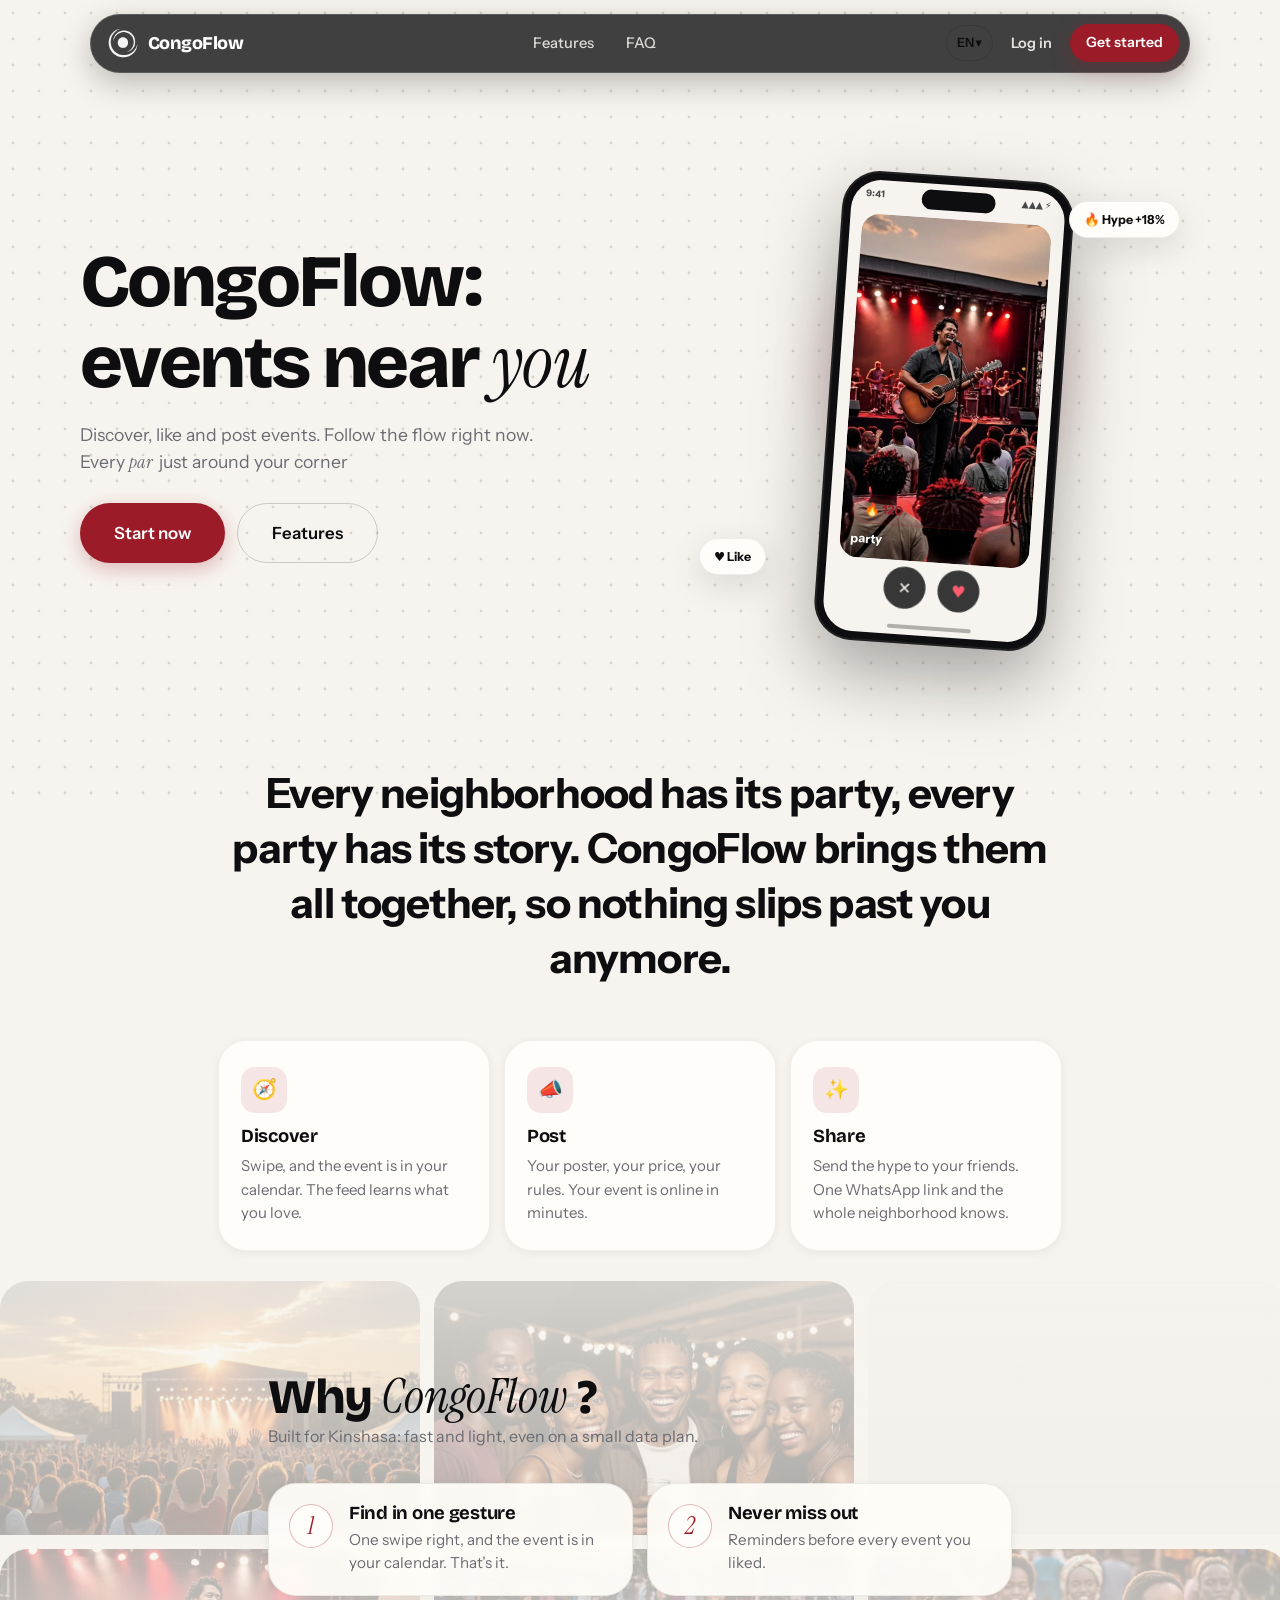
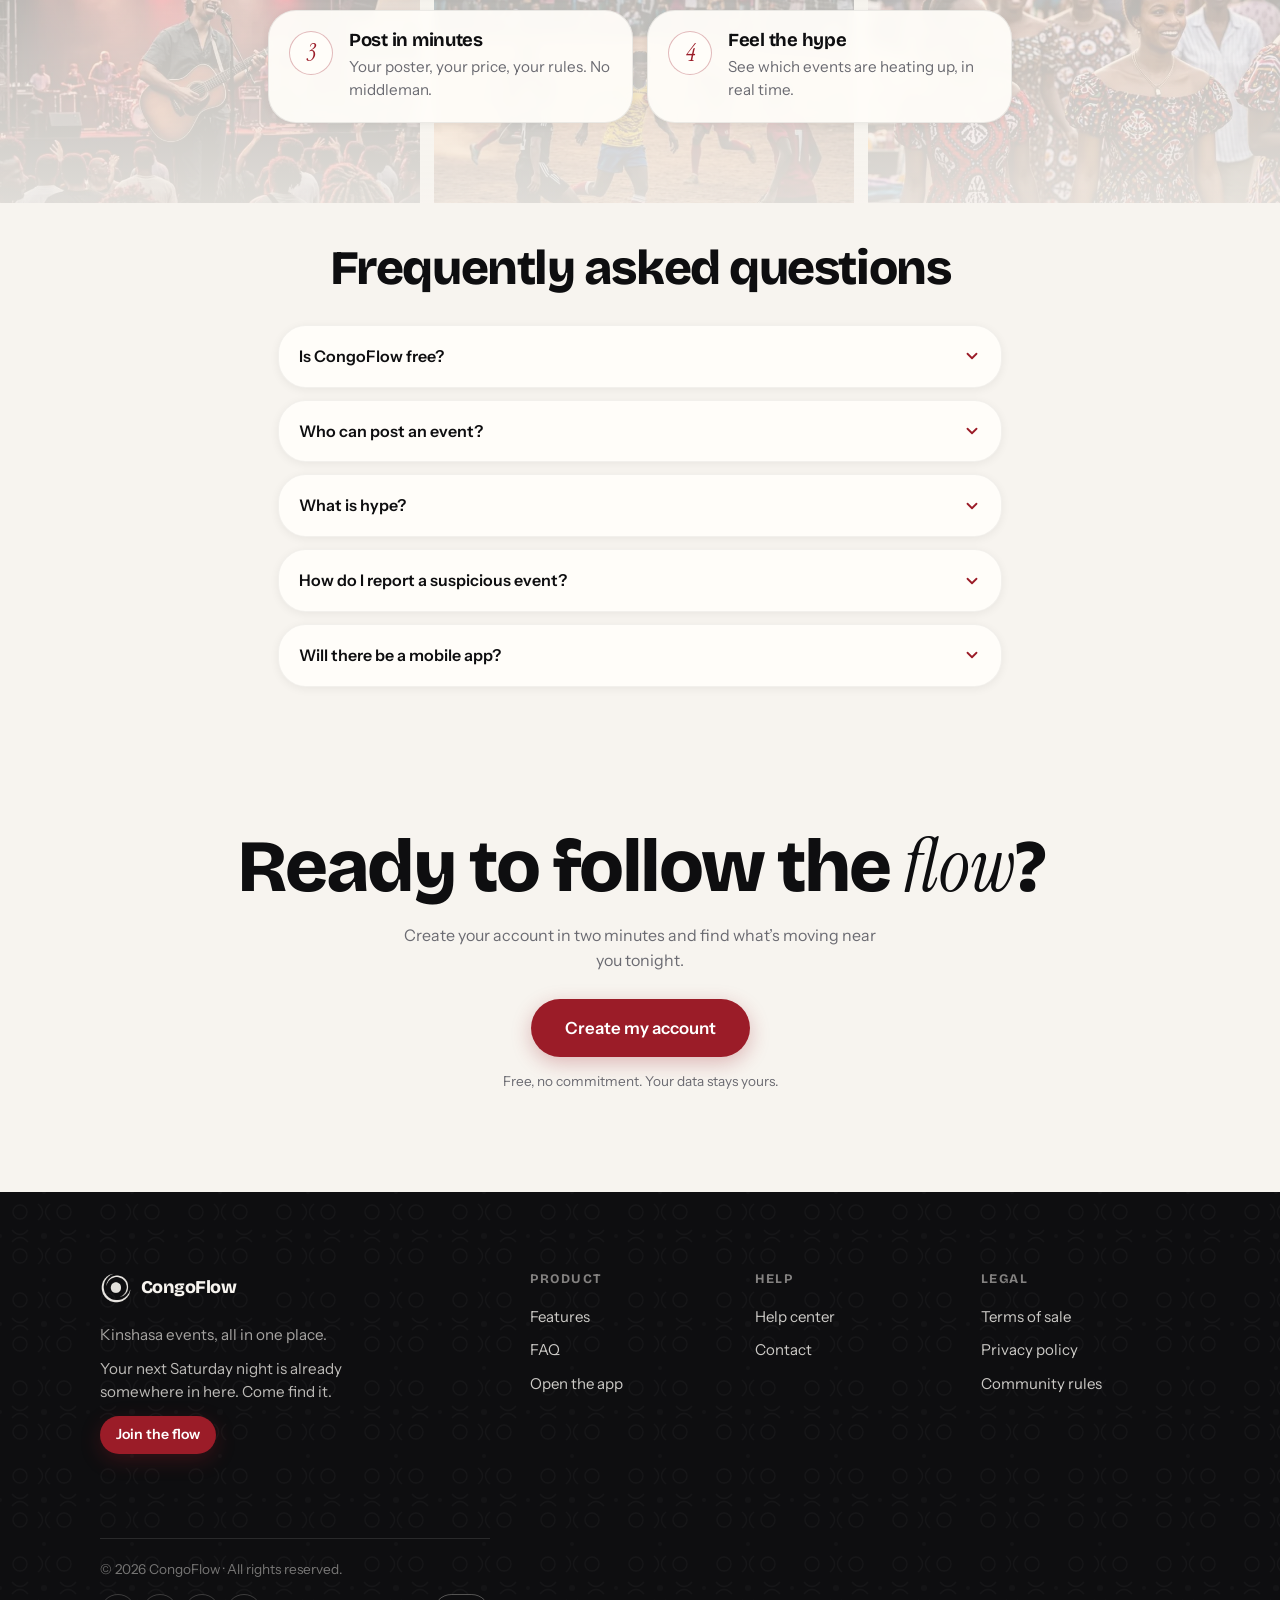
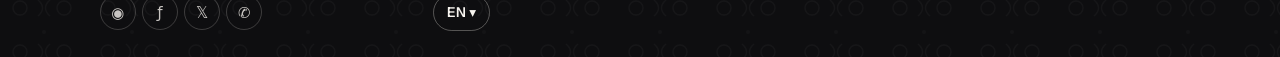
==== index.html @ 6627ceb1 "CongoFlow v1.2 : app complète (fil swipe, stories 24h, hype, trilingue) + sources et build" ====
<!DOCTYPE html>
<html lang="fr">
<head>
<meta charset="UTF-8">
<meta name="viewport" content="width=device-width, initial-scale=1, viewport-fit=cover">
<meta name="theme-color" content="#9B1C28">
<meta name="description" content="CongoFlow — Découvre, aime et publie des événements à Kinshasa. RDC.">
<title>CongoFlow — Les événements près de chez toi</title>
<link rel="icon" href="[data-uri]">
<style>
@font-face{font-family:'Bricolage Grotesque';font-weight:400;font-style:normal;src:url([data-uri]) format('woff2');font-display:swap;}@font-face{font-family:'Bricolage Grotesque';font-weight:500;font-style:normal;src:url([data-uri]) format('woff2');font-display:swap;}@font-face{font-family:'Bricolage Grotesque';font-weight:600;font-style:normal;src:url([data-uri]) format('woff2');font-display:swap;}@font-face{font-family:'Bricolage Grotesque';font-weight:700;font-style:normal;src:url([data-uri]) format('woff2');font-display:swap;}@font-face{font-family:'Bricolage Grotesque';font-weight:800;font-style:normal;src:url([data-uri]) format('woff2');font-display:swap;}@font-face{font-family:'Instrument Sans';font-weight:400;font-style:normal;src:url([data-uri]) format('woff2');font-display:swap;}@font-face{font-family:'Instrument Sans';font-weight:500;font-style:normal;src:url([data-uri]) format('woff2');font-display:swap;}@font-face{font-family:'Instrument Sans';font-weight:600;font-style:normal;src:url([data-uri]) format('woff2');font-display:swap;}@font-face{font-family:'Instrument Sans';font-weight:700;font-style:normal;src:url([data-uri]) format('woff2');font-display:swap;}@font-face{font-family:'Spline Sans Mono';font-weight:400;font-style:normal;src:url([data-uri]) format('woff2');font-display:swap;}@font-face{font-family:'Spline Sans Mono';font-weight:500;font-style:normal;src:url([data-uri]) format('woff2');font-display:swap;}@font-face{font-family:'Instrument Serif';font-weight:400;font-style:italic;src:url([data-uri]) format('woff2');font-display:swap;}
/* ============================================================
   CongoFlow — Thème, composants et système d'animation
   Mobile first. Une seule courbe de mouvement : --cf-ease.
   ============================================================ */

:root {
  /* Couleurs */
  --bg: #F7F4EF;
  --red: #9B1C28;
  --red-hover: #7A1520;
  --ink: #0E0E10;
  --gray: #6B6B72;
  --dot: #DAD5CC;
  --ok: #2E7D5B;
  --err: #B3261E;
  --card: #FFFDF9;

  /* Typographie — copiée de trendsaas.ai :
     Bricolage Grotesque (titres), Instrument Sans (texte), Spline Sans Mono (labels) */
  --sans: 'Instrument Sans', system-ui, -apple-system, 'Segoe UI', sans-serif;
  --display: 'Bricolage Grotesque', 'Instrument Sans', sans-serif;
  --mono: 'Spline Sans Mono', ui-monospace, monospace;
  --serif: 'Instrument Serif', Georgia, serif;

  /* Formes */
  --r-lg: 28px;
  --r-md: 18px;
  --r-sm: 12px;
  --r-pill: 999px;

  /* Mouvement — une seule courbe partagée (départ rapide, fin douce) */
  --cf-ease: cubic-bezier(.22, 1, .36, 1);
  --t-fast: 150ms;
  --t-med: 260ms;
  --t-slow: 400ms;

  /* Ombres */
  --sh-1: 0 2px 10px rgba(14,14,16,.06);
  --sh-2: 0 10px 34px rgba(14,14,16,.12);
  --sh-3: 0 24px 60px rgba(14,14,16,.18);

  /* Graine de fond (SVG inline, très discret) */
  --grain: url("data:image/svg+xml,%3Csvg xmlns='http://www.w3.org/2000/svg' width='120' height='120'%3E%3Cfilter id='n'%3E%3CfeTurbulence type='fractalNoise' baseFrequency='.85' numOctaves='2' stitchTiles='stitch'/%3E%3CfeColorMatrix values='0 0 0 0 0 0 0 0 0 0 0 0 0 0 0 0 0 0 .05 0'/%3E%3C/filter%3E%3Crect width='120' height='120' filter='url(%23n)'/%3E%3C/svg%3E");

  /* Motif wax (SVG inline, rouge sombre sur transparent) */
  --wax: url("data:image/svg+xml,%3Csvg xmlns='http://www.w3.org/2000/svg' width='88' height='88' viewBox='0 0 88 88'%3E%3Cg fill='none' stroke='%239B1C28' stroke-opacity='.16' stroke-width='1.4'%3E%3Ccircle cx='20' cy='20' r='7'/%3E%3Ccircle cx='64' cy='20' r='7'/%3E%3Ccircle cx='20' cy='64' r='7'/%3E%3Ccircle cx='64' cy='64' r='7'/%3E%3Cpath d='M38 12c6 5 6 11 0 16M50 12c-6 5-6 11 0 16M38 56c6 5 6 11 0 16M50 56c-6 5-6 11 0 16M12 38c5 6 11 6 16 0M12 50c5-6 11-6 16 0M60 38c5 6 11 6 16 0M60 50c5-6 11-6 16 0'/%3E%3C/g%3E%3Cg fill='%239B1C28' fill-opacity='.10'%3E%3Ccircle cx='44' cy='44' r='3'/%3E%3Ccircle cx='0' cy='44' r='2'/%3E%3Ccircle cx='88' cy='44' r='2'/%3E%3Ccircle cx='44' cy='0' r='2'/%3E%3Ccircle cx='44' cy='88' r='2'/%3E%3C/g%3E%3C/svg%3E");

  --wax-light: url("data:image/svg+xml,%3Csvg xmlns='http://www.w3.org/2000/svg' width='88' height='88' viewBox='0 0 88 88'%3E%3Cg fill='none' stroke='%23F7F4EF' stroke-opacity='.07' stroke-width='1.4'%3E%3Ccircle cx='20' cy='20' r='7'/%3E%3Ccircle cx='64' cy='20' r='7'/%3E%3Ccircle cx='20' cy='64' r='7'/%3E%3Ccircle cx='64' cy='64' r='7'/%3E%3Cpath d='M38 12c6 5 6 11 0 16M50 12c-6 5-6 11 0 16M38 56c6 5 6 11 0 16M50 56c-6 5-6 11 0 16M12 38c5 6 11 6 16 0M12 50c5-6 11-6 16 0M60 38c5 6 11 6 16 0M60 50c5-6 11-6 16 0'/%3E%3C/g%3E%3Cg fill='%23F7F4EF' fill-opacity='.05'%3E%3Ccircle cx='44' cy='44' r='3'/%3E%3Ccircle cx='0' cy='44' r='2'/%3E%3Ccircle cx='88' cy='44' r='2'/%3E%3Ccircle cx='44' cy='0' r='2'/%3E%3Ccircle cx='44' cy='88' r='2'/%3E%3C/g%3E%3C/svg%3E");
}

* { box-sizing: border-box; margin: 0; padding: 0; -webkit-tap-highlight-color: transparent; }
html { scroll-behavior: smooth; }
body {
  font-family: var(--sans);
  background: var(--bg);
  color: var(--ink);
  line-height: 1.55;
  min-height: 100vh;
  overflow-x: hidden;
  -webkit-font-smoothing: antialiased;
}
img { max-width: 100%; display: block; }
button { font: inherit; color: inherit; background: none; border: 0; cursor: pointer; }
input, select, textarea { font: inherit; color: inherit; }
a { color: inherit; text-decoration: none; }
ul, ol { list-style: none; }
::selection { background: rgba(155,28,40,.18); }

:focus-visible { outline: 2.5px solid var(--red); outline-offset: 2px; border-radius: 6px; }

/* ——— Accessibilité : masquage visuel ——— */
.sr { position: absolute; width: 1px; height: 1px; overflow: hidden; clip: rect(0 0 0 0); white-space: nowrap; }

/* ——— Typo ——— */
h1, h2, h3, h4 { line-height: 1.08; letter-spacing: -.025em; font-weight: 700; font-family: var(--display); }
.serif-accent { font-family: var(--serif); font-style: italic; font-weight: 400; letter-spacing: 0; }
.t-display { font-family: var(--display); font-size: clamp(2.2rem, 7.2vw, 4.6rem); font-weight: 800; letter-spacing: -.035em; }
.t-h2 { font-family: var(--display); font-size: clamp(1.7rem, 5vw, 3rem); font-weight: 800; letter-spacing: -.03em; }
.t-h3 { font-family: var(--display); font-size: 1.15rem; font-weight: 700; letter-spacing: -.015em; }
.t-body { color: var(--gray); font-size: 1rem; }
.t-small { font-size: .85rem; color: var(--gray); }
.mono-label { font-family: var(--mono); font-size: .72rem; font-weight: 500; letter-spacing: .14em; text-transform: uppercase; color: var(--gray); }

/* ——— Boutons ——— */
.btn {
  display: inline-flex; align-items: center; justify-content: center; gap: 8px;
  border-radius: var(--r-pill); padding: 13px 26px; font-weight: 600; font-size: .98rem;
  transition: transform var(--t-fast) var(--cf-ease), background var(--t-fast), box-shadow var(--t-med), color var(--t-fast);
  will-change: transform; user-select: none; white-space: nowrap;
}
.btn:active { transform: scale(.96); }
.btn-primary { background: var(--red); color: #fff; box-shadow: 0 6px 20px rgba(155,28,40,.28); }
.btn-primary:hover { background: var(--red-hover); }
.btn-dark { background: var(--ink); color: var(--bg); }
.btn-dark:hover { background: #26262b; }
.btn-ghost { border: 1.5px solid rgba(14,14,16,.18); color: var(--ink); background: transparent; }
.btn-ghost:hover { border-color: var(--ink); }
.btn-ghost-light { border: 1.5px solid rgba(247,244,239,.35); color: var(--bg); }
.btn-ghost-light:hover { border-color: var(--bg); }
.btn-sm { padding: 8px 16px; font-size: .88rem; }
.btn-lg { padding: 16px 34px; font-size: 1.05rem; }
.btn-block { width: 100%; }
.btn[disabled] { opacity: .5; pointer-events: none; }

/* Bouton magnétique : translation douce au survol (desktop) */
@media (hover:hover) {
  .btn-magnet { transition: transform 200ms var(--cf-ease), background var(--t-fast), box-shadow var(--t-med); }
}

/* ——— Champs ——— */
.field { position: relative; }
.field label { display: block; font-size: .85rem; font-weight: 600; margin: 14px 0 6px; }
.field input, .field select, .field textarea {
  width: 100%; border: 1.5px solid rgba(14,14,16,.14); border-radius: var(--r-md);
  background: var(--card); padding: 13px 16px; font-size: .98rem;
  transition: border-color var(--t-fast), box-shadow var(--t-fast);
}
.field textarea { resize: vertical; min-height: 96px; }
.field input:focus, .field select:focus, .field textarea:focus {
  outline: none; border-color: var(--red); box-shadow: 0 0 0 3px rgba(155,28,40,.12);
}
.field.invalid input, .field.invalid select, .field.invalid textarea { border-color: var(--err); }
.field-msg {
  max-height: 0; overflow: hidden; opacity: 0; transform: translateY(-4px);
  transition: max-height var(--t-med) var(--cf-ease), opacity var(--t-med), transform var(--t-med) var(--cf-ease);
  color: var(--err); font-size: .83rem; display: flex; align-items: center; gap: 6px; margin-top: 4px;
}
.field-msg.show { max-height: 60px; opacity: 1; transform: translateY(0); }

/* Tremblement champ invalide */
@keyframes cf-shake {
  0%, 100% { transform: translateX(0); }
  20% { transform: translateX(-7px); } 40% { transform: translateX(6px); }
  60% { transform: translateX(-4px); } 80% { transform: translateX(3px); }
}
.cf-shake { animation: cf-shake 320ms var(--cf-ease); }

/* Carte de connexion qui vibre (mot de passe incorrect) */
@keyframes cf-vibrate {
  0%, 100% { transform: translateX(0); }
  25% { transform: translateX(-10px); } 50% { transform: translateX(9px); } 75% { transform: translateX(-5px); }
}
.cf-vibrate { animation: cf-vibrate 420ms var(--cf-ease); }

/* ——— Interrupteurs ——— */
.switch { position: relative; width: 46px; height: 27px; flex-shrink: 0; }
.switch input { position: absolute; opacity: 0; width: 100%; height: 100%; cursor: pointer; z-index: 1; margin: 0; }
.switch .track {
  position: absolute; inset: 0; border-radius: var(--r-pill); background: rgba(14,14,16,.16);
  transition: background var(--t-med) var(--cf-ease);
}
.switch .thumb {
  position: absolute; top: 3px; left: 3px; width: 21px; height: 21px; border-radius: 50%;
  background: #fff; box-shadow: 0 1px 4px rgba(0,0,0,.25);
  transition: transform var(--t-med) var(--cf-ease);
}
.switch input:checked ~ .track { background: var(--red); }
.switch input:checked ~ .thumb { transform: translateX(19px); }
.switch input:focus-visible ~ .track { outline: 2.5px solid var(--red); outline-offset: 2px; }

/* ——— Cartes ——— */
.card {
  background: var(--card); border-radius: var(--r-lg); box-shadow: var(--sh-1);
  border: 1px solid rgba(14,14,16,.05);
}

/* ——— Badges ——— */
.badge-hype {
  display: inline-flex; align-items: center; gap: 5px;
  background: rgba(155,28,40,.1); color: var(--red); border: 1px solid rgba(155,28,40,.22);
  border-radius: var(--r-pill); padding: 4px 11px; font-weight: 700; font-size: .8rem;
}
.badge-hype.flame-on { animation: flame-pop 600ms var(--cf-ease); }
@keyframes flame-pop {
  0% { transform: scale(1); } 45% { transform: scale(1.3); filter: drop-shadow(0 0 10px rgba(155,28,40,.55)); }
  100% { transform: scale(1); }
}
.badge-verified {
  display: inline-flex; align-items: center; gap: 4px; color: var(--ok); font-size: .78rem; font-weight: 600;
}
.tag-chip {
  display: inline-flex; align-items: center; gap: 5px; background: rgba(14,14,16,.06);
  border-radius: var(--r-pill); padding: 5px 12px; font-size: .84rem; font-weight: 600; color: var(--ink);
  transition: background var(--t-fast), transform var(--t-fast) var(--cf-ease);
}
.tag-chip:hover { background: rgba(155,28,40,.1); color: var(--red); }
button.tag-chip:active { transform: scale(.94); }

/* ——— Apparitions au scroll : flou → net ——— */
.reveal { opacity: 0; filter: blur(6px); transform: translateY(18px); }
.reveal.in {
  opacity: 1; filter: blur(0); transform: none;
  transition: opacity var(--t-slow) var(--cf-ease), filter var(--t-slow) var(--cf-ease), transform var(--t-slow) var(--cf-ease);
}
/* Listes : arrivée décalée */
.stagger > * { opacity: 0; transform: translateY(14px); }
.stagger.in > * { opacity: 1; transform: none; transition: opacity 300ms var(--cf-ease), transform 300ms var(--cf-ease); }
.stagger.in > *:nth-child(1) { transition-delay: 0ms; }
.stagger.in > *:nth-child(2) { transition-delay: 60ms; }
.stagger.in > *:nth-child(3) { transition-delay: 120ms; }
.stagger.in > *:nth-child(4) { transition-delay: 180ms; }
.stagger.in > *:nth-child(5) { transition-delay: 240ms; }
.stagger.in > *:nth-child(6) { transition-delay: 300ms; }
.stagger.in > *:nth-child(7) { transition-delay: 360ms; }
.stagger.in > *:nth-child(8) { transition-delay: 420ms; }

/* ——— Squelettes de chargement (reflet qui glisse) ——— */
.skel {
  position: relative; overflow: hidden; background: rgba(14,14,16,.07); border-radius: var(--r-sm);
}
.skel::after {
  content: ''; position: absolute; inset: 0;
  background: linear-gradient(100deg, transparent 20%, rgba(247,244,239,.75) 50%, transparent 80%);
  transform: translateX(-100%); animation: cf-shimmer 1.4s infinite;
}
@keyframes cf-shimmer { to { transform: translateX(100%); } }

/* ——— Images : flou puis net ——— */
.img-prog { filter: blur(14px); transform: scale(1.04); }
.img-prog.loaded { filter: none; transform: none; transition: filter var(--t-slow) var(--cf-ease), transform var(--t-slow) var(--cf-ease); }

/* ——— Fond : grille de points interactive (landing / hero uniquement, positionné en JS) ——— */
.dots-bg { position: absolute; pointer-events: none; z-index: 0; inset: auto; }

/* ——— Fenêtres : tiroir bas mobile / fondu desktop ——— */
.sheet-backdrop {
  position: fixed; inset: 0; background: rgba(14,14,16,.45); z-index: 90;
  opacity: 0; transition: opacity var(--t-med) var(--cf-ease); backdrop-filter: blur(2px);
}
.sheet-backdrop.show { opacity: 1; }
.sheet {
  position: fixed; z-index: 95; background: var(--card);
  border-radius: var(--r-lg) var(--r-lg) 0 0; box-shadow: var(--sh-3);
  left: 0; right: 0; bottom: 0; max-height: 88vh; overflow-y: auto; padding: 14px 18px 30px;
  transform: translateY(103%); transition: transform var(--t-slow) var(--cf-ease);
}
.sheet.show { transform: translateY(0); }
.sheet-grip { width: 44px; height: 5px; border-radius: 3px; background: rgba(14,14,16,.15); margin: 0 auto 14px; }
@media (min-width: 900px) {
  .sheet {
    left: 50%; right: auto; bottom: auto; top: 50%; width: min(560px, 92vw);
    border-radius: var(--r-lg); padding: 26px 30px;
    transform: translate(-50%, -46%) scale(.96); opacity: 0;
    transition: transform var(--t-med) var(--cf-ease), opacity var(--t-med);
  }
  .sheet.show { transform: translate(-50%, -50%) scale(1); opacity: 1; }
  .sheet-grip { display: none; }
}

/* ——— Toast ——— */
.toast {
  position: fixed; left: 50%; bottom: 24px; transform: translate(-50%, 20px);
  background: var(--ink); color: var(--bg); border-radius: var(--r-pill);
  padding: 11px 22px; font-size: .92rem; font-weight: 500; box-shadow: var(--sh-2);
  opacity: 0; pointer-events: none; z-index: 200;
  transition: opacity var(--t-med) var(--cf-ease), transform var(--t-med) var(--cf-ease);
  max-width: min(92vw, 480px); text-align: center;
}
.toast.show { opacity: 1; transform: translate(-50%, 0); }
.toast.ok { background: var(--ok); }
.toast.err { background: var(--err); }

/* ——— Bandeau réseau (descend du haut, remonte avec coche) ——— */
.netbanner {
  position: fixed; top: 0; left: 0; right: 0; z-index: 300;
  background: var(--ink); color: var(--bg); font-size: .9rem; font-weight: 500;
  padding: 10px 16px; display: flex; align-items: center; justify-content: center; gap: 8px;
  transform: translateY(-110%); transition: transform var(--t-slow) var(--cf-ease);
}
.netbanner.show { transform: translateY(0); }
.netbanner.ok { background: var(--ok); }
.netbanner .nb-dot { width: 8px; height: 8px; border-radius: 50%; background: var(--err); flex-shrink: 0; }
.netbanner.ok .nb-dot { background: var(--bg); }

/* ——— Sélecteur de langue ——— */
.lang-menu { position: relative; }
.lang-btn {
  display: inline-flex; align-items: center; gap: 6px; border-radius: var(--r-pill);
  padding: 7px 13px; font-size: .85rem; font-weight: 600; color: var(--ink);
  transition: background var(--t-fast), color var(--t-fast), border-color var(--t-fast);
  border: 1.5px solid rgba(14,14,16,.16); background: transparent;
}
.lang-menu.on .lang-btn, .lang-btn:hover { background: rgba(14,14,16,.06); }
.lang-menu.on-dark .lang-btn { color: var(--bg); border-color: rgba(247,244,239,.3); }
.lang-menu.on-dark .lang-btn:hover, .lang-menu.on-dark.on .lang-btn { background: rgba(247,244,239,.12); }
.lang-pop {
  position: absolute; top: calc(100% + 8px); right: 0; min-width: 150px; z-index: 120;
  background: var(--card); border-radius: var(--r-md); box-shadow: var(--sh-2); padding: 6px;
  opacity: 0; transform: translateY(-6px) scale(.97); pointer-events: none;
  transition: opacity var(--t-fast) var(--cf-ease), transform var(--t-fast) var(--cf-ease);
}
.lang-pop.show { opacity: 1; transform: none; pointer-events: auto; }
.lang-pop button {
  display: flex; align-items: center; justify-content: space-between; gap: 10px; width: 100%;
  padding: 9px 12px; border-radius: 10px; font-size: .9rem; font-weight: 500; text-align: left;
  transition: background var(--t-fast);
}
.lang-pop button:hover { background: rgba(14,14,16,.05); }
.lang-pop button.cur { color: var(--red); font-weight: 700; }

/* ——— Fondu texte au changement de langue ——— */
.lang-fading { animation: lang-fade 260ms var(--cf-ease); }
@keyframes lang-fade { from { opacity: 0; } to { opacity: 1; } }

/* ——— Onglets coulissants (Activité / Mes événements) ——— */
.tabs { position: relative; display: flex; background: rgba(14,14,16,.06); border-radius: var(--r-pill); padding: 4px; }
.tabs button {
  flex: 1; padding: 9px 4px; border-radius: var(--r-pill); font-size: .84rem; font-weight: 600; color: var(--gray);
  transition: color var(--t-fast); position: relative; z-index: 1; white-space: nowrap; min-width: 0;
}
.tabs button.on { color: var(--ink); }
.tabs .tab-ink {
  position: absolute; top: 4px; bottom: 4px; left: 4px; width: calc(50% - 4px);
  background: var(--card); border-radius: var(--r-pill); box-shadow: var(--sh-1);
  transition: transform var(--t-med) var(--cf-ease); z-index: 0;
}
.tabs.two .tab-ink { width: calc(50% - 4px); }
.tabs.three .tab-ink { width: calc(33.333% - 3px); }

/* ——— Coche qui se dessine ——— */
.check-draw { stroke-dasharray: 30; stroke-dashoffset: 30; }
.check-draw.play { animation: check-draw 450ms 120ms var(--cf-ease) forwards; }
@keyframes check-draw { to { stroke-dashoffset: 0; } }

/* ——— Spinner connexion (bouton) ——— */
.btn-spinner {
  width: 18px; height: 18px; border-radius: 50%; flex-shrink: 0;
  border: 2.5px solid rgba(255,255,255,.35); border-top-color: #fff;
  animation: spin 700ms linear infinite;
}
@keyframes spin { to { transform: rotate(360deg); } }

/* ——— Cœur like : grossit puis rebondit ——— */
@keyframes heart-pop {
  0% { transform: scale(1); } 35% { transform: scale(1.45); } 60% { transform: scale(.9); } 100% { transform: scale(1); }
}
.heart-pop { animation: heart-pop 480ms var(--cf-ease); }

/* ——— Notification : point rouge qui pulse une fois ——— */
@keyframes dot-pulse {
  0% { box-shadow: 0 0 0 0 rgba(155,28,40,.55); }
  70% { box-shadow: 0 0 0 9px rgba(155,28,40,0); }
  100% { box-shadow: 0 0 0 0 rgba(155,28,40,0); }
}
.notif-dot { width: 9px; height: 9px; border-radius: 50%; background: var(--red); }
.notif-dot.pulse { animation: dot-pulse 900ms var(--cf-ease) 1; }

/* ——— Confettis (publication) ——— */
.confetti-piece { position: fixed; top: -14px; z-index: 400; pointer-events: none; border-radius: 2px; }
@keyframes confetti-fall {
  0% { transform: translateY(0) rotate(0); opacity: 1; }
  100% { transform: translateY(105vh) rotate(720deg); opacity: 0; }
}

/* ——— Carte 404 : tombe et rebondit ——— */
@keyframes card-drop {
  0% { transform: translateY(-90px) rotate(-14deg); opacity: 0; }
  55% { transform: translateY(0) rotate(3deg); opacity: 1; }
  72% { transform: translateY(-22px) rotate(-2deg); }
  86% { transform: translateY(0) rotate(1deg); }
  94% { transform: translateY(-7px) rotate(0); }
  100% { transform: translateY(0) rotate(0); }
}
.card-drop { animation: card-drop 900ms var(--cf-ease) both; }

/* ——— Machine à écrire (hero) ——— */
.typewriter-cursor { display: inline-block; width: 2px; background: var(--red); animation: blink 800ms steps(1) infinite; }
@keyframes blink { 50% { opacity: 0; } }

/* ——— Écran de démarrage (splash) ——— */
#splash {
  position: fixed; inset: 0; z-index: 500; background: var(--bg);
  display: flex; align-items: center; justify-content: center; flex-direction: column; gap: 18px;
  transition: opacity 450ms var(--cf-ease), visibility 450ms;
}
#splash.hide { opacity: 0; visibility: hidden; }
@keyframes logo-pulse {
  0%, 100% { transform: scale(1); opacity: .9; }
  50% { transform: scale(1.06); opacity: 1; }
}
#splash .splash-logo { animation: logo-pulse 2s ease-in-out infinite; }

/* ——— PWA : bouton d'installation ——— */
.install-tip {
  display: flex; align-items: center; gap: 12px; background: var(--card); border: 1px solid rgba(14,14,16,.08);
  border-radius: var(--r-md); padding: 12px 14px; box-shadow: var(--sh-1); max-width: 420px;
}

/* ——— Réduire les animations ——— */
@media (prefers-reduced-motion: reduce) {
  *, *::before, *::after {
    animation-duration: .01ms !important; animation-iteration-count: 1 !important;
    transition-duration: .01ms !important; scroll-behavior: auto !important;
  }
  .reveal, .stagger > * { opacity: 1 !important; filter: none !important; transform: none !important; }
  .skel::after { animation: none !important; }
}

/* ——— Scrollbars discrètes ——— */
::-webkit-scrollbar { width: 10px; height: 10px; }
::-webkit-scrollbar-thumb { background: rgba(14,14,16,.18); border-radius: 5px; border: 2px solid var(--bg); }

/* ——— utilitaires ——— */
.hidden { display: none !important; }
.flex { display: flex; }
.gap-8 { gap: 8px; } .gap-12 { gap: 12px; } .gap-16 { gap: 16px; }
.ai-c { align-items: center; } .jc-b { justify-content: space-between; } .jc-c { justify-content: center; }
.wrap { flex-wrap: wrap; }
.mt-8 { margin-top: 8px; } .mt-12 { margin-top: 12px; } .mt-16 { margin-top: 16px; } .mt-24 { margin-top: 24px; }
.mb-8 { margin-bottom: 8px; } .mb-16 { margin-bottom: 16px; } .mb-24 { margin-bottom: 24px; }
.gray { color: var(--gray); }
.small { font-size: .85rem; }
.center { text-align: center; }

/* ============================================================
   CongoFlow — Landing page (mobile first)
   ============================================================ */

.landing { position: relative; z-index: 1; }

/* ——— Nav pilule flottante ——— */
.lnav {
  position: fixed; top: 14px; left: 50%; transform: translateX(-50%) translateY(-90px);
  width: min(1100px, calc(100vw - 24px)); z-index: 80;
  display: flex; align-items: center; justify-content: space-between; gap: 10px;
  background: rgba(14,14,16,.78); backdrop-filter: blur(14px); -webkit-backdrop-filter: blur(14px);
  border: 1px solid rgba(247,244,239,.14); border-radius: 999px;
  padding: 9px 10px 9px 16px; box-shadow: 0 10px 30px rgba(14,14,16,.25);
  max-width: 100vw;
}
.lnav.in { animation: lnav-drop 700ms cubic-bezier(.22,1,.36,1) forwards; }
@keyframes lnav-drop {
  0% { transform: translateX(-50%) translateY(-90px); }
  78% { transform: translateX(-50%) translateY(5px); }
  100% { transform: translateX(-50%) translateY(0); }
}
.lnav-logo { display: flex; align-items: center; filter: brightness(0) invert(1); }
.lnav-links { display: none; gap: 4px; }
.lnav-links a {
  color: rgba(247,244,239,.85); font-size: .92rem; font-weight: 500; padding: 8px 14px; border-radius: 999px;
  transition: background var(--t-fast), color var(--t-fast);
}
.lnav-links a:hover { background: rgba(247,244,239,.12); color: #fff; }
.lnav-actions { display: flex; align-items: center; gap: 8px; min-width: 0; }
.lnav-actions .lang-btn { padding: 7px 10px; font-size: .8rem; }
.lnav-login { color: rgba(247,244,239,.9); font-size: .9rem; font-weight: 600; padding: 8px 10px; }
.lnav-login:hover { color: #fff; }
.lnav-burger { display: flex; flex-direction: column; gap: 5px; padding: 10px; margin: -4px -4px -4px 0; width: 40px; height: 40px; align-items: center; justify-content: center; }
.lnav-burger span { width: 19px; height: 2px; background: var(--bg); border-radius: 2px; transition: transform var(--t-med) var(--cf-ease), opacity var(--t-fast); }
.lnav-burger.open span:nth-child(1) { transform: translateY(3.5px) rotate(45deg); }
.lnav-burger.open span:nth-child(2) { transform: translateY(-3.5px) rotate(-45deg); }
.lnav-drawer {
  position: fixed; top: 76px; left: 12px; right: 12px; z-index: 79;
  background: rgba(14,14,16,.92); backdrop-filter: blur(16px);
  border: 1px solid rgba(247,244,239,.12); border-radius: 24px; padding: 10px;
  display: flex; flex-direction: column; gap: 2px;
  opacity: 0; transform: translateY(-12px) scale(.98); pointer-events: none;
  transition: opacity var(--t-med) var(--cf-ease), transform var(--t-med) var(--cf-ease);
}
.lnav-drawer.show { opacity: 1; transform: none; pointer-events: auto; }
.lnav-drawer a { color: var(--bg); padding: 13px 16px; border-radius: 16px; font-weight: 600; }
.lnav-drawer a:hover { background: rgba(247,244,239,.1); }
.lnav-drawer .btn { margin: 8px 6px 4px; }

@media (min-width: 860px) {
  .lnav-links { display: flex; }
  .lnav-burger, .lnav-drawer { display: none; }
  .lnav-login { display: block; }
}
@media (max-width: 480px) {
  .lnav-login { display: none; }
  .lnav-actions .btn { display: none; }
}

/* ——— Hero ——— */
.hero { padding: 130px 18px 40px; position: relative; }
.hero-inner { max-width: 1120px; margin: 0 auto; display: grid; gap: 44px; }
@media (min-width: 940px) {
  .hero { padding-top: 150px; }
  .hero-inner { grid-template-columns: 1.05fr .95fr; align-items: center; }
}
.hero-sub { font-size: 1.1rem; margin-top: 18px; max-width: 480px; }
.hero-ctas { display: flex; gap: 12px; margin-top: 26px; flex-wrap: wrap; }

/* Téléphone */
.hero-phone-zone { position: relative; display: flex; justify-content: center; padding: 26px 0 10px; }
.hero-glow {
  position: absolute; top: 44%; left: 50%; width: 340px; height: 340px; transform: translate(-50%, -50%);
  background: radial-gradient(circle, rgba(155,28,40,.32), transparent 65%);
  filter: blur(14px); z-index: 0; pointer-events: none;
}
.hero-phone {
  position: relative; z-index: 1; width: 232px; height: 470px;
  background: var(--ink); border-radius: 38px; padding: 9px;
  box-shadow: 0 30px 70px rgba(14,14,16,.35), inset 0 0 0 2px rgba(247,244,239,.08);
  transform: rotate(4deg);
  animation: phone-float 5.5s ease-in-out infinite;
}
@keyframes phone-float { 0%,100% { translate: 0 0; } 50% { translate: 0 -13px; } }
.hero-phone.demo-swipe .ph-card.on { animation: demo-card-out 1s cubic-bezier(.22,1,.36,1); }
@keyframes demo-card-out { to { transform: translateX(130%) rotate(14deg); opacity: 0; } }
.phone-notch { position: absolute; top: 15px; left: 50%; transform: translateX(-50%); width: 74px; height: 20px; background: var(--ink); border-radius: 10px; z-index: 5; }
.phone-screen { position: relative; width: 100%; height: 100%; border-radius: 30px; overflow: hidden; background: var(--bg); }
.ph-status { position: absolute; top: 7px; left: 14px; right: 14px; display: flex; justify-content: space-between; font-size: .58rem; font-weight: 700; color: rgba(14,14,16,.75); z-index: 4; }
.ph-card-stack { position: absolute; inset: 34px 12px 74px; }
.ph-card { position: absolute; inset: 0; opacity: 0; transition: opacity 700ms var(--cf-ease); }
.ph-card.on { opacity: 1; }
.ph-card img { width: 100%; height: 100%; object-fit: cover; border-radius: 18px; }
.ph-card-cap { position: absolute; left: 10px; right: 10px; bottom: 10px; display: flex; flex-direction: column; gap: 5px; }
.ph-card-cap strong { color: #fff; font-size: .78rem; text-shadow: 0 2px 8px rgba(0,0,0,.6); }
.ph-actions { position: absolute; bottom: 26px; left: 0; right: 0; display: flex; justify-content: center; gap: 12px; }
.pha {
  width: 42px; height: 42px; border-radius: 50%; background: rgba(14,14,16,.82); color: var(--bg);
  font-size: 1rem; display: flex; align-items: center; justify-content: center; backdrop-filter: blur(4px);
}
.pha-heart { color: #ff5d6c; }
.pha.beat { animation: heart-pop .55s var(--cf-ease); }
.ph-fly {
  position: absolute; top: 44px; left: 50%; transform: translate(-50%, 8px); opacity: 0;
  background: var(--red); color: #fff; font-size: .68rem; font-weight: 700; border-radius: 999px; padding: 5px 12px;
  display: flex; gap: 5px; align-items: center; transition: all .6s cubic-bezier(.22,1,.36,1); white-space: nowrap;
}
.ph-fly.go { opacity: 1; transform: translate(-50%, -14px); }
.ph-homebar { position: absolute; bottom: 6px; left: 50%; transform: translateX(-50%); width: 84px; height: 4px; border-radius: 2px; background: rgba(14,14,16,.3); }
.hero-chip {
  position: absolute; background: var(--card); border: 1px solid rgba(14,14,16,.07); box-shadow: var(--sh-2);
  border-radius: 999px; padding: 8px 14px; font-size: .78rem; font-weight: 700; z-index: 2;
  animation: chip-float 4.5s ease-in-out infinite;
}
.hc1 { top: 10%; right: 4%; animation-delay: .8s; }
.hc2 { bottom: 16%; left: 2%; }
@keyframes chip-float { 0%,100% { translate: 0 0; } 50% { translate: 0 -8px; } }

/* ——— Manifeste ——— */
.manifesto { padding: 70px 18px 30px; max-width: 880px; margin: 0 auto; }
.manifesto-text { font-size: clamp(1.5rem, 4.6vw, 2.6rem); font-weight: 700; line-height: 1.32; letter-spacing: -.02em; text-align: center; }
.mw { color: rgba(14,14,16,.16); transition: color 500ms var(--cf-ease); }
.mw.lit { color: var(--ink); }
.pillars { display: grid; gap: 14px; margin-top: 54px; }
@media (min-width: 820px) { .pillars { grid-template-columns: repeat(3, 1fr); } }
.pillar { padding: 26px 22px; }
.pillar-ico {
  width: 46px; height: 46px; border-radius: 14px; background: rgba(155,28,40,.1);
  display: flex; align-items: center; justify-content: center; font-size: 1.25rem; margin-bottom: 14px;
}
.pillar .t-body { margin-top: 8px; font-size: .94rem; }

/* ——— Logo officiel (emblème + libellé) ——— */
.logo-lockup { display: inline-flex; align-items: center; gap: 9px; }
.logo-mark { width: auto; object-fit: contain; }
.logo-word {
  font-family: var(--display); font-weight: 800; font-size: 1.12rem; letter-spacing: -.03em; color: var(--ink);
}
.logo-word.cream { color: var(--bg); }
.lnav-logo .logo-word { color: var(--bg); }

/* ——— Pourquoi : images défilantes en ARRIÈRE-PLAN, contenu au-dessus ——— */
.why { position: relative; padding: 90px 0 80px; overflow: hidden; isolation: isolate; }
.marquee-band {
  position: absolute; inset: 0; z-index: -1;
  display: flex; flex-direction: column; justify-content: space-evenly; gap: 14px;
  pointer-events: none;
}
/* voile clair : le texte reste lisible par-dessus les images */
.why::after {
  content: ''; position: absolute; inset: 0; z-index: -1;
  background: linear-gradient(rgba(247,244,239,.86), rgba(247,244,239,.7) 45%, rgba(247,244,239,.9));
}
.why-content { position: relative; max-width: 780px; margin: 0 auto; padding: 0 18px; }
.benefits-row { display: grid; gap: 14px; margin-top: 34px; }
@media (min-width: 940px) { .benefits-row { grid-template-columns: repeat(2, 1fr); } }
.benefit {
  display: flex; gap: 16px; padding: 20px 20px; align-items: flex-start;
  background: rgba(255,253,249,.93); backdrop-filter: blur(6px); -webkit-backdrop-filter: blur(6px);
  border: 1px solid rgba(14,14,16,.08);
}
.benefit-num {
  font-family: var(--serif); font-style: italic; font-size: 1.5rem; color: var(--red); flex-shrink: 0;
  width: 44px; height: 44px; border-radius: 50%; border: 1.5px solid rgba(155,28,40,.3);
  display: flex; align-items: center; justify-content: center; background: var(--card);
}
.benefit .t-body { margin-top: 4px; font-size: .95rem; }

/* rangées du bandeau (fond plein écran) */
.mrow { overflow: hidden; width: 100%; }
.mtrack {
  display: flex; gap: 14px; width: max-content; will-change: transform;
  animation: m-scroll 46s linear infinite;
}
.mtrack.rev { animation-name: m-scroll-rev; animation-duration: 54s; }
.mcell {
  flex: 0 0 auto; width: min(44vw, 420px); aspect-ratio: 3/2; border-radius: var(--r-lg);
  overflow: hidden; background: rgba(14,14,16,.05);
}
.mcell img { width: 100%; height: 100%; object-fit: cover; }
@keyframes m-scroll { from { transform: translateX(0); } to { transform: translateX(-50%); } }
@keyframes m-scroll-rev { from { transform: translateX(-50%); } to { transform: translateX(0); } }
@media (prefers-reduced-motion: reduce) {
  .mtrack, .mtrack.rev { animation: none !important; }
  .mtrack.rev { transform: translateX(-50%); }
}

/* ——— FAQ ——— */
.faq { padding: 40px 18px 70px; max-width: 760px; margin: 0 auto; }
.faq-list { display: grid; gap: 12px; margin-top: 30px; }
.faq-item { overflow: hidden; }
.faq-q {
  width: 100%; display: flex; justify-content: space-between; align-items: center; gap: 14px;
  padding: 18px 20px; font-weight: 600; font-size: 1rem; text-align: left;
}
.faq-chev { transition: transform var(--t-med) var(--cf-ease); flex-shrink: 0; color: var(--red); }
.faq-item.open .faq-chev { transform: rotate(180deg); }
.faq-a { max-height: 0; overflow: hidden; transition: max-height var(--t-slow) var(--cf-ease); }
.faq-a p { padding: 0 20px 20px; }

/* ——— CTA finale ——— */
.cta-final { text-align: center; padding: 70px 18px 100px; position: relative; }
.cta-final .mono-label { display: block; margin-bottom: 14px; color: var(--red); }
.cta-sub { max-width: 480px; margin: 16px auto 0; }
.cta-btn { margin-top: 26px; }
.cta-note { margin-top: 14px; }

/* ——— Footer ——— */
.footer { background: var(--ink); color: var(--bg); position: relative; overflow: hidden; }
.footer::before { content: ''; position: absolute; inset: 0; background-image: var(--wax-light); opacity: .5; pointer-events: none; }
.footer-inner { position: relative; max-width: 1120px; margin: 0 auto; padding: 60px 20px 26px; }
.footer-brand { max-width: 320px; }
.footer-brand p { color: rgba(247,244,239,.65); margin-top: 12px; font-size: .95rem; }
.footer-cta { margin-top: 18px; color: rgba(247,244,239,.75) !important; line-height: 1.5; }
.footer-cta-btn { margin-top: 12px; }
.footer-cols { display: grid; grid-template-columns: repeat(2, 1fr); gap: 26px; margin-top: 40px; }
@media (min-width: 820px) {
  .footer-inner { display: grid; grid-template-columns: 1.2fr 2fr; gap: 40px; padding-top: 80px; }
  .footer-cols { grid-template-columns: repeat(3, 1fr); margin-top: 0; }
}
.footer-cols h4 { font-size: .82rem; text-transform: uppercase; letter-spacing: .12em; color: rgba(247,244,239,.5); margin-bottom: 14px; font-weight: 700; }
.footer-cols a { display: block; color: rgba(247,244,239,.82); padding: 5px 0; font-size: .94rem; transition: color var(--t-fast); }
.footer-cols a:hover { color: #fff; }
.footer-bottom { display: flex; flex-wrap: wrap; align-items: center; gap: 14px; justify-content: space-between; border-top: 1px solid rgba(247,244,239,.12); margin-top: 44px; padding-top: 20px; }
.footer-bottom .t-small { color: rgba(247,244,239,.45); }
.footer-social { display: flex; gap: 6px; }
.footer-social a {
  width: 36px; height: 36px; border-radius: 50%; border: 1px solid rgba(247,244,239,.2);
  display: flex; align-items: center; justify-content: center; color: rgba(247,244,239,.8); font-size: .95rem;
  transition: background var(--t-fast), border-color var(--t-fast);
}
.footer-social a:hover { background: rgba(247,244,239,.12); border-color: rgba(247,244,239,.4); }

/* ——— Pages légales provisoires ——— */
.page-legal { max-width: 680px; margin: 0 auto; padding: 110px 18px 80px; }
.legal-nav { margin-bottom: 20px; }
.legal-card { padding: 34px 28px; }

/* ——— Reduced motion ——— */
@media (prefers-reduced-motion: reduce) {
  .hero-phone, .hero-chip { animation: none !important; }
  .lnav.in { animation: none !important; transform: translateX(-50%) translateY(0); }
  .mw { color: var(--ink); transition: none; }
}

/* ============================================================
   CongoFlow — Auth + onboarding
   ============================================================ */

.auth-page { min-height: 100vh; display: grid; }

/* Bouton retour : haut gauche de la page */
.auth-back {
  position: fixed; top: 16px; left: 16px; z-index: 60;
  display: inline-flex; align-items: center; gap: 6px;
  background: rgba(14,14,16,.42); color: var(--bg);
  backdrop-filter: blur(10px); -webkit-backdrop-filter: blur(10px);
  border: 1px solid rgba(247,244,239,.22); border-radius: 999px;
  padding: 9px 16px; font-weight: 600; font-size: .86rem;
  transition: background var(--t-fast);
}
.auth-back:hover { background: rgba(14,14,16,.6); }
@media (min-width: 900px) {
  .auth-back { background: var(--card); color: var(--ink); border-color: rgba(14,14,16,.08); box-shadow: var(--sh-1); }
  .auth-back:hover { background: #fff; }
}

/* Logo officiel : en haut À DROITE DU PANNEAU IMAGES */
.av-logo {
  position: absolute; top: 22px; right: 22px; z-index: 3;
  display: inline-flex; align-items: center; gap: 9px;
  background: rgba(14,14,16,.42); backdrop-filter: blur(10px); -webkit-backdrop-filter: blur(10px);
  border: 1px solid rgba(247,244,239,.22); border-radius: 999px;
  padding: 8px 14px 8px 10px;
}
.av-logo .logo-word { color: var(--bg); }
@media (max-width: 899px) {
  .av-logo { top: auto; bottom: 14px; right: 16px; padding: 6px 12px 6px 8px; }
  .av-logo .logo-mark { height: 24px !important; }
}

/* Mobile : images de fond + panneau */
@media (max-width: 899px) {
  .auth-page { grid-template-columns: 1fr; }
  .auth-visual { position: fixed; inset: 0; z-index: 0; }
  .av-slides { position: absolute; inset: 0; }
  .av-slide { position: absolute; inset: 0; opacity: 0; transition: opacity 1s var(--cf-ease); }
  .av-slide.on { opacity: 1; }
  .av-slide img { width: 100%; height: 100%; object-fit: cover; }
  .av-slide::after { content: ''; position: absolute; inset: 0; background: linear-gradient(rgba(14,14,16,.25), rgba(14,14,16,.55)); }
  .av-msgs { display: none; }
  .auth-panel { position: relative; z-index: 1; display: flex; flex-direction: column; justify-content: flex-end; min-height: 100vh; padding: 70px 14px 22px; }
  .auth-card {
    background: rgba(247,244,239,.9); backdrop-filter: blur(14px); -webkit-backdrop-filter: blur(14px);
    border-radius: var(--r-lg); padding: 22px 18px; box-shadow: var(--sh-3); border: 1px solid rgba(247,244,239,.5);
  }
  .auth-foot { text-align: center; margin-top: 14px; color: rgba(247,244,239,.85); }
}

/* Desktop : coupé en deux */
@media (min-width: 900px) {
  .auth-page { grid-template-columns: 1fr 1fr; }
  .auth-visual { position: relative; overflow: hidden; }
  .av-slides { position: absolute; inset: 0; }
  .av-slide { position: absolute; inset: 0; opacity: 0; transition: opacity 1.2s var(--cf-ease); }
  .av-slide.on { opacity: 1; }
  .av-slide img { width: 100%; height: 100%; object-fit: cover; }
  .av-slide::after { content: ''; position: absolute; inset: 0; background: linear-gradient(rgba(14,14,16,.05), rgba(14,14,16,.45)); }
  /* messages forts remontés (au lieu d'être collés en bas) */
  .av-msgs { position: absolute; left: 40px; right: 40px; top: 96px; z-index: 2; height: min(38vh, 340px); }
  .av-msg {
    position: absolute; top: 0; left: 0; color: #fff; font-family: var(--serif); font-size: clamp(1.9rem, 3.4vw, 3rem);
    line-height: 1.15; opacity: 0; transform: translateY(14px); transition: all 700ms var(--cf-ease); max-width: 90%;
    text-shadow: 0 2px 18px rgba(14,14,16,.45);
  }
  .av-msg.on { opacity: 1; transform: none; }
  .auth-panel { display: flex; align-items: center; justify-content: center; padding: 40px 28px; background: var(--bg); }
  .auth-card { width: min(440px, 100%); background: var(--card); border-radius: var(--r-lg); padding: 34px 30px; box-shadow: var(--sh-2); border: 1px solid rgba(14,14,16,.05); max-height: 92vh; overflow-y: auto; }
  .auth-foot { display: none; }
}

.auth-title { font-size: 1.55rem; margin: 18px 0 6px; }

/* Basculateur login/signup — la charnière reste DANS la pilule :
   elle fait exactement la moitié moins une marge, et se translate
   de sa propre largeur (jamais au-delà du bord droit). */
.auth-mode { position: relative; display: flex; background: rgba(14,14,16,.06); border-radius: 999px; padding: 4px; }
.am-btn { flex: 1 1 50%; min-width: 0; padding: 9px; border-radius: 999px; font-weight: 600; font-size: .92rem; color: var(--gray); position: relative; z-index: 1; transition: color var(--t-fast); white-space: nowrap; }
.am-btn.on { color: var(--ink); }
.am-ink {
  position: absolute; top: 4px; bottom: 4px; left: 4px;
  width: calc(50% - 4px);
  background: var(--card); border-radius: 999px; box-shadow: var(--sh-1);
  transition: transform var(--t-med) var(--cf-ease);
  transform: translateX(0);
}
.am-ink.right { transform: translateX(100%); }

/* Mot de passe */
.pwd-wrap { position: relative; }
.pwd-wrap input { padding-right: 48px; }
.pwd-eye { position: absolute; right: 6px; top: 50%; transform: translateY(-50%); padding: 9px; color: var(--gray); border-radius: 10px; }
.pwd-eye:hover { color: var(--ink); background: rgba(14,14,16,.05); }

.link-btn { background: none; color: var(--red); font-weight: 600; font-size: .9rem; padding: 6px 0; display: inline-block; }
.link-btn:hover { text-decoration: underline; }
.link-btn[disabled] { color: var(--gray); pointer-events: none; }

/* Note CGV sous le bouton (remplace la case à cocher) */
.terms-note { text-align: center; margin-top: 12px; line-height: 1.5; color: var(--gray); }
.terms-note a { color: var(--red); font-weight: 600; text-decoration: underline; }

/* Consentement téléphone (visible seulement si numéro saisi) */
.phone-consent-row { max-height: 0; overflow: hidden; opacity: 0; transition: all var(--t-med) var(--cf-ease); }
.phone-consent-row.show { max-height: 80px; opacity: 1; }
.phone-consent-row .terms { margin-top: 10px; }
.terms { display: flex; gap: 10px; align-items: flex-start; cursor: pointer; font-size: .86rem; color: var(--gray); }
.terms input { margin-top: 3px; accent-color: var(--red); width: 17px; height: 17px; flex-shrink: 0; }

/* Séparateur + bouton Google */
.auth-or { display: flex; align-items: center; gap: 12px; margin: 18px 0 14px; color: var(--gray); font-size: .8rem; }
.auth-or::before, .auth-or::after { content: ''; flex: 1; height: 1px; background: rgba(14,14,16,.12); }
.btn-google {
  background: var(--card); border: 1.5px solid rgba(14,14,16,.14); color: var(--ink);
  padding: 12px 20px; transition: all var(--t-fast) var(--cf-ease);
}
.btn-google:hover { border-color: rgba(14,14,16,.4); background: #fff; }
.btn-google[disabled] { opacity: .6; }
.google-hint { text-align: center; margin-top: 10px; }

.slow-hint { text-align: center; margin-top: 10px; opacity: 0; max-height: 0; overflow: hidden; transition: all var(--t-med) var(--cf-ease); }
.slow-hint.show { opacity: 1; max-height: 40px; }

/* ——— Onboarding ——— */
.onboarding { min-height: 100vh; display: flex; flex-direction: column; align-items: center; justify-content: center; padding: 70px 16px 30px; gap: 20px; }
.ob-head { width: min(560px, 100%); display: flex; justify-content: space-between; align-items: center; }
.ob-dots { display: flex; gap: 7px; }
.ob-dots span { width: 26px; height: 6px; border-radius: 3px; background: rgba(14,14,16,.14); transition: background var(--t-med), width var(--t-med); }
.ob-dots span.on { background: var(--red); width: 38px; }
.ob-card { width: min(560px, 100%); padding: 30px 24px; }
.ob-card.ob-in { animation: ob-in 340ms var(--cf-ease); }
@keyframes ob-in { from { opacity: 0; transform: translateY(16px); } }
.ob-title { font-size: 1.45rem; margin-bottom: 8px; }
.ob-chips { display: flex; flex-wrap: wrap; gap: 9px; margin-top: 18px; }
.tag-chip.sel { background: var(--red); color: #fff; }
.ob-big-choices { display: grid; gap: 10px; margin-top: 18px; }
.ob-big {
  border: 1.5px solid rgba(14,14,16,.13); border-radius: var(--r-md); padding: 15px; font-weight: 600; font-size: .98rem;
  background: var(--card); transition: all var(--t-fast) var(--cf-ease); text-align: left;
}
.ob-big.sel { border-color: var(--red); background: rgba(155,28,40,.07); color: var(--red); }

/* ============================================================
   CongoFlow — App : fil, fiche, cartes
   ============================================================ */

.feed-page { padding: 16px 14px 110px; max-width: 560px; margin: 0 auto; }
.feed-head { text-align: center; margin-bottom: 12px; }
.feed-greet { color: var(--red); font-weight: 600; letter-spacing: .02em; }
.feed-title { font-size: 1.35rem; }
.feed-search {
  display: flex; align-items: center; gap: 8px; width: 100%;
  background: var(--card); border: 1px solid rgba(14,14,16,.09); border-radius: 999px;
  padding: 10px 16px; color: var(--gray); font-size: .88rem; margin-top: 12px;
  transition: border-color var(--t-fast), box-shadow var(--t-fast);
}
.feed-search:hover { border-color: rgba(155,28,40,.4); box-shadow: var(--sh-1); }

/* Avatars avec photo de profil */
.ev-avatar { position: relative; overflow: hidden; }
.ev-avatar.has-photo { background: none !important; }
.ev-avatar.has-photo img { position: absolute; inset: 0; width: 100%; height: 100%; object-fit: cover; }

/* ——— Zone de swipe ——— */
.swipe-zone { position: relative; height: min(66vh, 560px); min-height: 420px; touch-action: pan-y; }
.card-stack { position: absolute; inset: 0; }
.sw-card { position: absolute; inset: 0; z-index: var(--z); pointer-events: none; }
.sw-card.top { pointer-events: auto; cursor: grab; }
.sw-card.top:active { cursor: grabbing; }
.sw-card:not(.top) { transform: scale(calc(1 - var(--z) * .016)) translateY(calc(var(--z) * 9px)); opacity: calc(1 - var(--z) * .16); }

.ev-card {
  height: 100%; display: flex; flex-direction: column; overflow: hidden;
  background: var(--card); border-radius: var(--r-lg); box-shadow: var(--sh-2);
  border: 1px solid rgba(14,14,16,.05); user-select: none;
}
.ev-media { position: relative; flex: 1 1 46%; min-height: 0; background: rgba(14,14,16,.05); }
.ev-media img { width: 100%; height: 100%; object-fit: cover; }
.ev-body { flex: 1 1 54%; padding: 14px 16px 12px; display: flex; flex-direction: column; gap: 7px; overflow: hidden; }
.ev-top { display: flex; justify-content: space-between; align-items: center; }
.ev-title { font-size: 1.12rem; line-height: 1.2; display: -webkit-box; -webkit-line-clamp: 2; -webkit-box-orient: vertical; overflow: hidden; }
.ev-sub { color: var(--gray); font-size: .87rem; display: -webkit-box; -webkit-line-clamp: 1; -webkit-box-orient: vertical; overflow: hidden; }
.ev-meta { display: flex; flex-direction: column; gap: 4px; font-size: .84rem; color: var(--gray); }
.ev-org { display: inline-flex; align-items: center; gap: 7px; color: var(--ink); font-weight: 600; }
.ev-avatar {
  width: 26px; height: 26px; border-radius: 50%; color: #fff; font-size: .62rem; font-weight: 700;
  display: inline-flex; align-items: center; justify-content: center; flex-shrink: 0;
}
.ev-avatar.big { width: 44px; height: 44px; font-size: .95rem; }
.ev-price { font-weight: 700; font-size: .88rem; color: var(--ink); background: rgba(14,14,16,.07); border-radius: 999px; padding: 4px 11px; }
.ev-price.free { color: var(--ok); background: rgba(46,125,91,.1); }
.ev-tags { display: flex; gap: 6px; flex-wrap: wrap; margin-top: auto; }
.ev-tags .tag-chip { padding: 4px 10px; font-size: .76rem; }

/* Tampons J'AIME / PASSER */
.stamps { position: absolute; inset: 0; pointer-events: none; display: flex; align-items: center; justify-content: center; gap: 30px; }
.stamp {
  padding: 7px 18px; border-radius: 12px; font-weight: 800; font-size: 1.25rem; letter-spacing: .06em;
  opacity: 0; transition: opacity 90ms linear; border: 4px solid; transform: rotate(-14deg);
}
.stamp.like { color: var(--ok); border-color: var(--ok); margin-right: 60px; }
.stamp.pass { color: var(--err); border-color: var(--err); transform: rotate(14deg); margin-left: 60px; }

/* ——— Actions sous la carte ——— */
.feed-actions { display: flex; justify-content: center; align-items: center; gap: 14px; margin-top: 18px; }
.fa {
  width: 52px; height: 52px; border-radius: 50%; background: var(--card); border: 1px solid rgba(14,14,16,.08);
  display: flex; align-items: center; justify-content: center; color: var(--ink); box-shadow: var(--sh-1);
  transition: transform var(--t-fast) var(--cf-ease), box-shadow var(--t-med), color var(--t-fast), border-color var(--t-fast);
}
.fa:hover { transform: translateY(-3px); box-shadow: var(--sh-2); }
.fa:active { transform: scale(.9); }
.fa-heart { width: 62px; height: 62px; color: var(--err); border-color: rgba(179,38,30,.25); }
.fa-flame { color: var(--red); border-color: rgba(155,28,40,.25); }
.fa-flame.boost-glow { animation: flame-btn 700ms var(--cf-ease); }
@keyframes flame-btn {
  0% { transform: scale(1); box-shadow: 0 0 0 0 rgba(155,28,40,.5); }
  45% { transform: scale(1.18); box-shadow: 0 0 26px 6px rgba(155,28,40,.45); }
  100% { transform: scale(1); }
}
.kbd-hint { text-align: center; margin-top: 14px; display: none; }
@media (hover:hover) and (min-width: 900px) { .kbd-hint { display: block; } }

.feed-empty { text-align: center; padding: 40px 10px; }
.state-illu { margin-bottom: 16px; }

/* Tutoriel */
.tut-step { padding: 26px 20px; margin-top: 14px; }
.tut-ico { font-size: 2rem; margin-bottom: 10px; text-align: center; }

/* ——— Fiche détaillée — PAGE ENTIÈRE (#/ev/:id) ——— */
.ev-page { max-width: 720px; margin: 0 auto; padding-bottom: 130px; }
.evp-hero { position: relative; border-radius: 0 0 var(--r-lg) var(--r-lg); overflow: hidden; margin: 0 -14px; }
.evp-hero img { width: 100%; max-height: 52vh; object-fit: cover; aspect-ratio: 16/10; }
.evp-hero::after { content: ''; position: absolute; inset: 0; background: linear-gradient(rgba(14,14,16,.35), transparent 30%, transparent 60%, rgba(14,14,16,.3)); }
.evp-back, .evp-share {
  position: absolute; top: 14px; z-index: 2;
  width: 42px; height: 42px; border-radius: 50%;
  display: flex; align-items: center; justify-content: center;
  background: rgba(14,14,16,.55); color: #fff;
  backdrop-filter: blur(8px); -webkit-backdrop-filter: blur(8px);
  border: 1px solid rgba(247,244,239,.25);
  transition: background var(--t-fast);
}
.evp-back { left: 14px; }
.evp-share { right: 14px; }
.evp-back:hover, .evp-share:hover { background: rgba(14,14,16,.8); }
.evp-body { padding: 18px 4px 0; }
.evp-title { font-size: clamp(1.5rem, 5vw, 2.1rem); margin-top: 10px; }
.evp-actions {
  position: fixed; bottom: 0; left: 0; right: 0; z-index: 40;
  display: flex; gap: 8px; padding: 12px 14px calc(12px + env(safe-area-inset-bottom));
  background: rgba(247,244,239,.92); backdrop-filter: blur(12px); -webkit-backdrop-filter: blur(12px);
  border-top: 1px solid rgba(14,14,16,.07);
}
.evp-actions .btn { flex: 1 1 auto; }
.evp-actions .btn:first-child { flex: 1.4 1 auto; }
.evp-actions .danger { color: var(--err); border-color: rgba(179,38,30,.35); }
@media (min-width: 900px) {
  .evp-actions { left: 50%; right: auto; transform: translateX(-50%); width: min(720px, 94vw); bottom: 18px; border-radius: 999px; border: 1px solid rgba(14,14,16,.07); box-shadow: var(--sh-2); }
}

/* (ancienne fiche en sheet — conservée pour le style .org-row/.detail-info réutilisé) */
.sheet-wide { max-width: 720px; }
.org-row { display: flex; align-items: center; gap: 12px; margin-top: 14px; }
.detail-info { margin-top: 16px; display: grid; gap: 12px; }
.detail-info dt { font-weight: 700; font-size: .88rem; }
.detail-info dd { color: var(--gray); font-size: .94rem; margin-top: 2px; }
.map-box {
  margin-top: 8px; height: 110px; border-radius: var(--r-sm); position: relative; overflow: hidden;
  background-color: #EFEAE2;
  background-image: radial-gradient(rgba(14,14,16,.13) 1.3px, transparent 1.3px), linear-gradient(rgba(155,28,40,.12)1.4px, transparent 1.4px), linear-gradient(90deg, rgba(155,28,40,.12) 1.4px, transparent 1.4px);
  background-size: 26px 26px, 52px 52px, 52px 52px;
}
.map-pin { position: absolute; top: 50%; left: 50%; transform: translate(-50%, -90%); font-size: 1.7rem; filter: drop-shadow(0 3px 5px rgba(0,0,0,.25)); animation: pin-bounce 2.2s ease-in-out infinite; }
@keyframes pin-bounce { 0%,100% { transform: translate(-50%,-90%); } 50% { transform: translate(-50%,-105%); } }

.comments { margin-top: 10px; display: flex; flex-direction: column; gap: 12px; max-height: 240px; overflow-y: auto; }
.comment { display: flex; gap: 10px; font-size: .9rem; }
.comment strong { font-size: .84rem; }
.comment span { color: var(--ink); }
.comment-form { display: flex; gap: 8px; margin-top: 12px; }
.comment-form input { flex: 1; border: 1.5px solid rgba(14,14,16,.14); border-radius: 999px; padding: 10px 16px; background: var(--card); }
.comment-form input:focus { outline: none; border-color: var(--red); }

.detail-actions { display: flex; flex-wrap: wrap; gap: 9px; margin-top: 20px; }
.detail-actions .btn { flex: 1 1 44%; }
.detail-actions .danger { color: var(--err); border-color: rgba(179,38,30,.35); }

/* Partage */
.share-grid { display: grid; grid-template-columns: repeat(3, 1fr); gap: 10px; }
.share-opt {
  display: flex; flex-direction: column; align-items: center; gap: 10px; padding: 16px 8px;
  border-radius: var(--r-md); background: rgba(14,14,16,.04); font-weight: 600; font-size: .86rem;
  transition: background var(--t-fast), transform var(--t-fast) var(--cf-ease);
}
.share-opt:hover { background: rgba(14,14,16,.08); }
.share-opt:active { transform: scale(.96); }
.so-ico { width: 44px; height: 44px; border-radius: 50%; color: #fff; display: flex; align-items: center; justify-content: center; font-size: 1.15rem; }

/* Signalement */
.rep-list { display: grid; gap: 8px; }
.rep-opt {
  display: flex; justify-content: space-between; align-items: center; padding: 14px 16px;
  border: 1.5px solid rgba(14,14,16,.12); border-radius: var(--r-md); background: var(--card); font-weight: 600; font-size: .94rem;
  transition: border-color var(--t-fast), background var(--t-fast);
}
.rep-opt:hover { border-color: rgba(14,14,16,.3); }
.rep-opt.sel { border-color: var(--red); background: rgba(155,28,40,.06); color: var(--red); }
.rep-radio { width: 20px; height: 20px; border-radius: 50%; border: 2px solid rgba(14,14,16,.25); flex-shrink: 0; position: relative; transition: all var(--t-fast); }
.rep-opt.sel .rep-radio { border-color: var(--red); }
.rep-opt.sel .rep-radio::after { content: ''; position: absolute; inset: 3.5px; border-radius: 50%; background: var(--red); }

.btn.ghost-danger { color: var(--err); }

/* ============================================================
   CongoFlow — Publier (4 étapes)
   ============================================================ */

.pub-page { max-width: 640px; margin: 0 auto; padding: 12px 14px 110px; }
.pub-head { display: flex; align-items: center; justify-content: space-between; gap: 10px; }
.pub-title { font-size: 1.2rem; }
.pub-close { width: 38px; height: 38px; border-radius: 50%; background: rgba(14,14,16,.06); font-size: .95rem; }
.pub-close:hover { background: rgba(14,14,16,.12); }
.pub-progress { height: 5px; background: rgba(14,14,16,.08); border-radius: 3px; margin: 12px 0; overflow: hidden; }
.pub-progress span { display: block; height: 100%; background: var(--red); border-radius: 3px; transition: width 340ms var(--cf-ease); }
.pub-card { background: var(--card); border-radius: var(--r-lg); border: 1px solid rgba(14,14,16,.05); padding: 22px 18px; box-shadow: var(--sh-1); }
.pub-card.step-in { animation: ob-in 300ms var(--cf-ease); }
.pub-h { font-size: 1.35rem; margin-bottom: 4px; }
.pub-nav { display: flex; gap: 12px; margin-top: 16px; }
.pub-nav .btn { flex: 1; }
.two-cols { display: grid; grid-template-columns: 1fr 1fr; gap: 12px; }
@media (max-width: 420px) { .two-cols { grid-template-columns: 1fr; } }

/* Couverture */
.pub-cover {
  margin-top: 14px; border: 2px dashed rgba(14,14,16,.2); border-radius: var(--r-md);
  aspect-ratio: 4/5; max-height: 300px; display: flex; align-items: center; justify-content: center;
  cursor: pointer; overflow: hidden; transition: border-color var(--t-fast), background var(--t-fast);
}
.pub-cover:hover, .pub-cover:focus-visible { border-color: var(--red); background: rgba(155,28,40,.04); }
.pub-cover.has { border-style: solid; border-color: rgba(14,14,16,.08); }
.pub-cover img { width: 100%; height: 100%; object-fit: cover; }
.pc-empty { text-align: center; color: var(--gray); font-weight: 600; font-size: .95rem; line-height: 1.5; }
.pc-empty small { display: block; font-weight: 400; font-size: .8rem; margin-top: 4px; }
.pc-empty.small { font-size: 1.6rem; }

/* Autorisations */
.perm-row {
  display: flex; justify-content: space-between; align-items: center; gap: 14px;
  padding: 16px 0; border-bottom: 1px solid rgba(14,14,16,.07);
}
.perm-row:first-of-type { margin-top: 10px; }
.price-fields { display: flex; gap: 8px; margin: 12px 0 4px; animation: ob-in 250ms var(--cf-ease); }
.price-fields input { flex: 1; min-width: 0; border: 1.5px solid rgba(14,14,16,.14); border-radius: var(--r-sm); padding: 10px 12px; background: var(--card); }
.price-fields select { border: 1.5px solid rgba(14,14,16,.14); border-radius: var(--r-sm); padding: 10px 8px; background: var(--card); }
.price-fields input:focus, .price-fields select:focus { outline: none; border-color: var(--red); }

/* Hashtags */
.pub-label { display: block; font-size: .85rem; font-weight: 600; margin: 16px 0 8px; }
.ht-box {
  display: flex; flex-wrap: wrap; gap: 8px; padding: 10px; border: 1.5px solid rgba(14,14,16,.14);
  border-radius: var(--r-md); background: var(--card); min-height: 48px; align-items: center;
}
.ht-box:focus-within { border-color: var(--red); }
.ht-box input { flex: 1; min-width: 120px; border: 0; background: none; padding: 6px; }
.ht-box input:focus { outline: none; }
.ht-box .tag-chip { background: rgba(155,28,40,.12); color: var(--red); }
.ht-box .tag-chip button { margin-left: 4px; font-size: .75rem; }
.ht-sugg { display: flex; flex-wrap: wrap; gap: 6px; margin-top: 10px; align-items: center; }

/* Aperçu */
.pub-preview { margin-top: 20px; }
.pub-preview > span { font-weight: 600; font-size: .85rem; }
.ev-card.mini { margin-top: 8px; height: 320px; display: flex; flex-direction: row; }
.ev-card.mini .ev-media { flex: 0 0 42%; }
.ev-card.mini .ev-body { flex: 1; }
.pub-final-btns { display: flex; gap: 10px; margin-top: 18px; }
.pub-final-btns .btn { flex: 1; font-size: .88rem; padding: 11px 8px; }

/* Recadrage */
.crop-zone {
  position: relative; height: 340px; border-radius: var(--r-md); overflow: hidden; margin-top: 14px;
  background: rgba(14,14,16,.05); touch-action: none; background-image: radial-gradient(rgba(14,14,16,.1) 1.2px, transparent 1.2px); background-size: 22px 22px;
}
.crop-zone img { position: absolute; top: 0; left: 0; cursor: grab; will-change: transform; user-select: none; -webkit-user-drag: none; }
.crop-zone img:active { cursor: grabbing; }
.crop-frame { position: absolute; inset: 0; pointer-events: none; box-shadow: 0 0 0 999px rgba(14,14,16,.18); border: 2px solid var(--bg); }

/* ============================================================
   CongoFlow — Pages : Mes événements, Activité, Profil
   ============================================================ */

.page-title { font-size: 1.45rem; margin-bottom: 14px; }
.mine-page, .act-page, .prof-page { max-width: 640px; margin: 0 auto; padding: 16px 14px 110px; }

/* Barre de recherche + filtres */
.search-bar {
  display: flex; align-items: center; gap: 10px; background: var(--card);
  border: 1.5px solid rgba(14,14,16,.1); border-radius: 999px; padding: 11px 18px; color: var(--gray);
  transition: border-color var(--t-fast), box-shadow var(--t-fast);
}
.search-bar:focus-within { border-color: var(--red); box-shadow: 0 0 0 3px rgba(155,28,40,.1); }
.search-bar input { flex: 1; border: 0; background: none; }
.search-bar input:focus { outline: none; }
.filter-row { display: flex; gap: 8px; margin-top: 10px; overflow-x: auto; padding-bottom: 4px; }
.filter-row select {
  border: 1.5px solid rgba(14,14,16,.12); border-radius: 999px; background: var(--card);
  padding: 8px 12px; font-size: .84rem; font-weight: 600; color: var(--ink); flex-shrink: 0;
}
.filter-row select:focus { outline: none; border-color: var(--red); }

/* Listes empilées */
.stack-list { display: flex; flex-direction: column; gap: 12px; margin-top: 14px; }

/* Élément « Mes événements » */
.mine-item { display: flex; gap: 12px; padding: 12px; }
.mi-media { flex: 0 0 84px; aspect-ratio: 4/5; border-radius: var(--r-sm); overflow: hidden; background: rgba(14,14,16,.05); }
.mi-media img { width: 100%; height: 100%; object-fit: cover; }
.mi-body { flex: 1; display: flex; flex-direction: column; gap: 4px; min-width: 0; }
.mi-title { font-size: .98rem; line-height: 1.25; }
.mi-actions { display: flex; gap: 6px; flex-wrap: wrap; margin-top: 6px; }
.btn.danger { color: var(--err); }

.state-box { padding: 30px 20px; text-align: center; }

/* ——— Activité ——— */
.act-head { display: flex; align-items: center; justify-content: space-between; gap: 12px; margin-bottom: 14px; }
.act-plus, .act-set {
  width: 42px; height: 42px; border-radius: 50%;
  display: inline-flex; align-items: center; justify-content: center;
  background: var(--card); border: 1px solid rgba(14,14,16,.1); font-size: 1.05rem;
  transition: background var(--t-fast), border-color var(--t-fast), transform var(--t-fast) var(--cf-ease);
}
.act-plus { background: var(--red); color: #fff; border: 0; box-shadow: 0 6px 16px rgba(155,28,40,.35); }
.act-plus:hover { background: var(--red-hover); transform: translateY(-1px); }
.act-set:hover { border-color: rgba(14,14,16,.3); }
.act-page .tabs { margin-bottom: 16px; }

/* Stories : rangée de bulles façon Instagram */
.stories-row { display: flex; gap: 14px; overflow-x: auto; padding: 4px 2px 14px; scrollbar-width: none; }
.stories-row::-webkit-scrollbar { display: none; }
.story-bubble {
  flex: 0 0 auto; width: 68px; display: flex; flex-direction: column; align-items: center; gap: 6px;
}
.story-bubble::before {
  content: ''; display: block; width: 64px; height: 64px; border-radius: 50%; padding: 2.5px;
  background: conic-gradient(var(--red), #D4A857, var(--red));
  -webkit-mask: linear-gradient(#000 0 0) content-box, linear-gradient(#000 0 0);
  -webkit-mask-composite: xor; mask-composite: exclude;
}
.story-bubble.seen::before { background: rgba(14,14,16,.18); }
.story-bubble.me::before { background: rgba(14,14,16,.18); }
.story-bubble.me.has::before { background: conic-gradient(var(--red), #D4A857, var(--red)); }
.story-bubble img {
  width: 58px; height: 58px; border-radius: 50%; object-fit: cover;
  margin-top: -61px; border: 3px solid var(--bg); position: relative;
  background: var(--card);
}
.story-bubble .sb-plus {
  width: 58px; height: 58px; border-radius: 50%; margin-top: -61px; position: relative;
  border: 3px solid var(--bg); background: var(--card); color: var(--red);
  display: flex; align-items: center; justify-content: center; font-size: 1.4rem; font-weight: 700;
}
.sb-name { font-size: .68rem; color: var(--gray); font-weight: 600; max-width: 68px; overflow: hidden; text-overflow: ellipsis; white-space: nowrap; }

/* Visionneuse de storie (plein écran) */
.story-viewer {
  position: fixed; inset: 0; z-index: 200; background: #0A0A0C;
  opacity: 0; transition: opacity .2s ease; display: flex; align-items: center; justify-content: center;
}
.story-viewer.show { opacity: 1; }
.sv-img { max-width: 100%; max-height: 100vh; object-fit: contain; }
.sv-bars { position: absolute; top: 14px; left: 14px; right: 14px; display: flex; gap: 5px; z-index: 3; }
.sv-bars span { flex: 1; height: 3px; border-radius: 2px; background: rgba(255,255,255,.3); overflow: hidden; position: relative; }
.sv-bars span.done { background: rgba(255,255,255,.85); }
.sv-bars span.run::after {
  content: ''; position: absolute; inset: 0; background: #fff; transform-origin: left;
  animation: sv-progress 5s linear forwards;
}
@keyframes sv-progress { from { transform: scaleX(0); } to { transform: scaleX(1); } }
.sv-head { position: absolute; top: 30px; left: 16px; right: 16px; z-index: 3; display: flex; align-items: center; gap: 9px; color: #fff; }
.sv-head .ev-avatar { width: 34px; height: 34px; font-size: .7rem; }
.sv-close { margin-left: auto; color: #fff; font-size: 1.05rem; padding: 8px; border-radius: 50%; background: rgba(255,255,255,.14); }
.sv-caption {
  position: absolute; bottom: 70px; left: 20px; right: 20px; z-index: 3; color: #fff; font-weight: 600;
  text-shadow: 0 2px 10px rgba(0,0,0,.6); text-align: center;
}
.sv-tap { position: absolute; top: 0; bottom: 0; width: 34%; z-index: 2; }
.sv-tap.left { left: 0; }
.sv-tap.right { right: 0; }

.notif-dot.inline { display: inline-block; width: 7px; height: 7px; margin-left: 4px; vertical-align: middle; }
.notif-item { display: flex; align-items: center; gap: 12px; padding: 13px 14px; }
.notif-item.unread { border-color: rgba(155,28,40,.25); background: rgba(155,28,40,.04); }
.ni-body { flex: 1; font-size: .9rem; display: flex; flex-direction: column; gap: 2px; }

.conv-item { display: flex; align-items: center; gap: 12px; padding: 13px 14px; text-align: left; width: 100%; }
.conv-item:hover { background: rgba(14,14,16,.03); }
.ci-body { flex: 1; min-width: 0; display: flex; flex-direction: column; }

.tab-in { animation: ob-in 280ms var(--cf-ease); }

/* Conversation */
.conv-head { display: flex; align-items: center; gap: 12px; padding-bottom: 12px; border-bottom: 1px solid rgba(14,14,16,.08); }
.conv-head > div:nth-child(2) { flex: 1; }
.icon-btn { padding: 8px; border-radius: 10px; font-size: 1rem; }
.icon-btn:hover { background: rgba(14,14,16,.06); }
.conv-msgs { display: flex; flex-direction: column; gap: 8px; padding: 14px 0; max-height: 46vh; overflow-y: auto; }
.cm { max-width: 78%; display: flex; flex-direction: column; }
.cm span { background: rgba(14,14,16,.07); padding: 9px 14px; border-radius: 16px 16px 16px 5px; font-size: .92rem; width: fit-content; }
.cm small { font-size: .68rem; color: var(--gray); margin: 2px 4px; }
.cm.me { align-self: flex-end; align-items: flex-end; }
.cm.me span { background: var(--red); color: #fff; border-radius: 16px 16px 5px 16px; }
.conv-input { display: flex; gap: 8px; padding-top: 10px; border-top: 1px solid rgba(14,14,16,.08); }
.conv-input input { flex: 1; border: 1.5px solid rgba(14,14,16,.14); border-radius: 999px; padding: 10px 16px; background: var(--card); }
.conv-input input:focus { outline: none; border-color: var(--red); }

/* ——— Profil ——— */
.prof-head { padding: 22px 18px; }
.ph-top { display: flex; align-items: center; gap: 16px; }
.prof-avatar {
  width: 74px; height: 74px; border-radius: 50%; color: #fff; font-weight: 800; font-size: 1.5rem;
  display: flex; align-items: center; justify-content: center; overflow: hidden; flex-shrink: 0;
}
.prof-avatar img { width: 100%; height: 100%; object-fit: cover; }
.prof-stats { display: flex; gap: 18px; flex: 1; }
.prof-stats > div { display: flex; flex-direction: column; align-items: center; }
.prof-stats strong { font-size: 1.15rem; }
.prof-stats span { font-size: .76rem; color: var(--gray); }
.prof-name { font-size: 1.3rem; margin-top: 12px; display: flex; align-items: center; gap: 6px; }

.prof-grid { display: grid; grid-template-columns: repeat(3, 1fr); gap: 8px; }
@media (min-width: 700px) { .prof-grid { grid-template-columns: repeat(4, 1fr); } }
.pg-item { position: relative; aspect-ratio: 4/5; border-radius: var(--r-sm); overflow: hidden; cursor: pointer; background: rgba(14,14,16,.05); }
.pg-item img { width: 100%; height: 100%; object-fit: cover; transition: transform var(--t-med) var(--cf-ease); }
.pg-item:hover img { transform: scale(1.05); }
.pg-over { position: absolute; top: 6px; left: 6px; right: 6px; display: flex; justify-content: space-between; }
.pg-over span { background: rgba(14,14,16,.65); color: #fff; font-size: .66rem; font-weight: 700; border-radius: 999px; padding: 3px 8px; }
.pg-menu { position: absolute; bottom: 6px; right: 6px; display: flex; gap: 4px; opacity: 0; transition: opacity var(--t-fast); }
.pg-item:hover .pg-menu, .pg-item:focus-within .pg-menu { opacity: 1; }
.pg-menu .icon-btn { background: rgba(247,244,239,.9); }

/* Paramètres */
.set-group { border-bottom: 1px solid rgba(14,14,16,.07); }
.set-title { font-weight: 700; font-size: .82rem; text-transform: uppercase; letter-spacing: .08em; color: var(--gray); padding: 16px 0 4px; }
.perm-row.as-btn { width: 100%; text-align: left; cursor: pointer; }
.perm-row.as-btn:hover { background: rgba(14,14,16,.03); }
.perm-row.as-btn.danger strong { color: var(--err); }
.perm-row.w100 { width: 100%; }
.lang-pop { right: auto; left: 0; }

/* ——— Recherche ——— */
.sr-page { max-width: 640px; margin: 0 auto; padding: 16px 14px 110px; }
.sr-sugg { margin-top: 8px; background: var(--card); border-radius: var(--r-md); box-shadow: var(--sh-1); overflow: hidden; }
.sr-sugg button, .sr-sugg a { display: flex; gap: 10px; align-items: center; width: 100%; text-align: left; padding: 12px 16px; font-size: .93rem; }
.sr-sugg button:hover, .sr-sugg a:hover { background: rgba(14,14,16,.04); }
.sr-sugg .sr-cat { margin-left: auto; font-size: .72rem; color: var(--gray); }
.sr-hist { display: flex; flex-wrap: wrap; gap: 8px; margin-top: 10px; }
.trend-list { display: grid; gap: 10px; margin-top: 12px; }
.trend-item { display: flex; align-items: center; gap: 14px; padding: 14px 16px; }
.trend-rank { font-family: var(--serif); font-style: italic; font-size: 1.3rem; color: var(--red); width: 26px; text-align: center; }
.trend-meta { margin-left: auto; text-align: right; }

/* ============================================================
   CongoFlow — App shell (en-tête, navigation, états)
   ============================================================ */

.app-main { padding-top: 68px; }

/* ——— En-tête ——— */
.app-header {
  position: fixed; top: 0; left: 0; right: 0; z-index: 70;
  display: flex; align-items: center; gap: 12px;
  padding: 10px 14px;
  background: rgba(247,244,239,.86); backdrop-filter: blur(12px); -webkit-backdrop-filter: blur(12px);
  border-bottom: 1px solid rgba(14,14,16,.06);
}
.ah-logo { display: flex; flex-shrink: 0; }
.ah-search {
  flex: 1; display: flex; align-items: center; gap: 8px; text-align: left;
  background: var(--card); border: 1px solid rgba(14,14,16,.09); border-radius: 999px;
  padding: 9px 16px; color: var(--gray); font-size: .86rem; overflow: hidden; white-space: nowrap;
  transition: border-color var(--t-fast), box-shadow var(--t-fast);
}
.ah-search:hover { border-color: rgba(155,28,40,.4); box-shadow: var(--sh-1); }
.ah-search span { overflow: hidden; text-overflow: ellipsis; }
.ah-me .ev-avatar { width: 38px; height: 38px; font-size: .8rem; }
@media (max-width: 480px) { .ah-search span { display: none; } .ah-search { padding: 11px; justify-content: center; } }

/* ——— Barre de navigation ——— */
.app-nav {
  position: fixed; bottom: 0; left: 0; right: 0; z-index: 70;
  display: flex; justify-content: space-around; align-items: flex-end;
  background: var(--ink); color: var(--bg);
  padding: 8px 8px calc(8px + env(safe-area-inset-bottom)); border-radius: 22px 22px 0 0;
}
@media (min-width: 900px) {
  .app-nav { left: 50%; transform: translateX(-50%); bottom: 18px; border-radius: 999px; padding: 8px 18px; box-shadow: var(--sh-3); }
  .app-main { padding-bottom: 60px; }
}
.an-item {
  display: flex; flex-direction: column; align-items: center; gap: 3px; padding: 6px 12px;
  font-size: .62rem; font-weight: 600; color: rgba(247,244,239,.6); position: relative;
  transition: color var(--t-fast), transform var(--t-fast) var(--cf-ease); border-radius: 12px;
}
.an-item svg { transition: transform var(--t-med) var(--cf-ease); }
.an-item.on { color: #fff; }
.an-item.on svg { transform: translateY(-2px); }
.an-item:active { transform: scale(.9); }
.an-item .notif-dot { position: absolute; top: 4px; right: 10px; }
.an-add {
  width: 54px; height: 54px; margin: -22px 6px 0; border-radius: 50%;
  background: var(--red); color: #fff; display: flex; align-items: center; justify-content: center;
  font-size: 1.7rem; font-weight: 600; box-shadow: 0 10px 24px rgba(155,28,40,.45);
  transition: transform var(--t-fast) var(--cf-ease), background var(--t-fast);
}
.an-add:hover { background: var(--red-hover); transform: translateY(-3px); }
.an-add:active { transform: scale(.92); }
.an-add span { margin-top: -3px; }

/* ——— 404 ——— */
.notfound { min-height: 76vh; display: flex; flex-direction: column; align-items: center; justify-content: center; text-align: center; padding: 20px; gap: 6px; }

/* ——— PWA tip ——— */
.pwa-tip { position: fixed; bottom: 86px; left: 50%; transform: translateX(-50%); z-index: 90; width: min(94vw, 430px); animation: ob-in 300ms var(--cf-ease); }

/* ——— Page titre ——— */
.page-title { font-size: 1.45rem; }

/* ——— Tag hero ——— */
.tag-hero { padding: 22px 20px; margin-top: 14px; background: linear-gradient(135deg, rgba(155,28,40,.09), rgba(14,14,16,.04)); }

</style>
</head>
<body>
<div id="app"></div>
<script>
// Images inline (WebP + icônes PNG, base64)
const CF_IMG = {};
CF_IMG['w-auth-concert']='[data-uri]';
CF_IMG['w-auth-culture']='[data-uri]';
CF_IMG['w-auth-dance']='[data-uri]';
CF_IMG['w-auth-orga']='[data-uri]';
CF_IMG['w-auth-street']='[data-uri]';
CF_IMG['w-authm-concert']='[data-uri]';
CF_IMG['w-authm-culture']='[data-uri]';
CF_IMG['w-authm-dance']='[data-uri]';
CF_IMG['w-authm-orga']='[data-uri]';
CF_IMG['w-authm-street']='[data-uri]';
CF_IMG['w-poster-club']='[data-uri]';
CF_IMG['w-poster-conf']='[data-uri]';
CF_IMG['w-poster-foot']='[data-uri]';
CF_IMG['w-poster-gastro']='[data-uri]';
CF_IMG['w-poster-gospel']='[data-uri]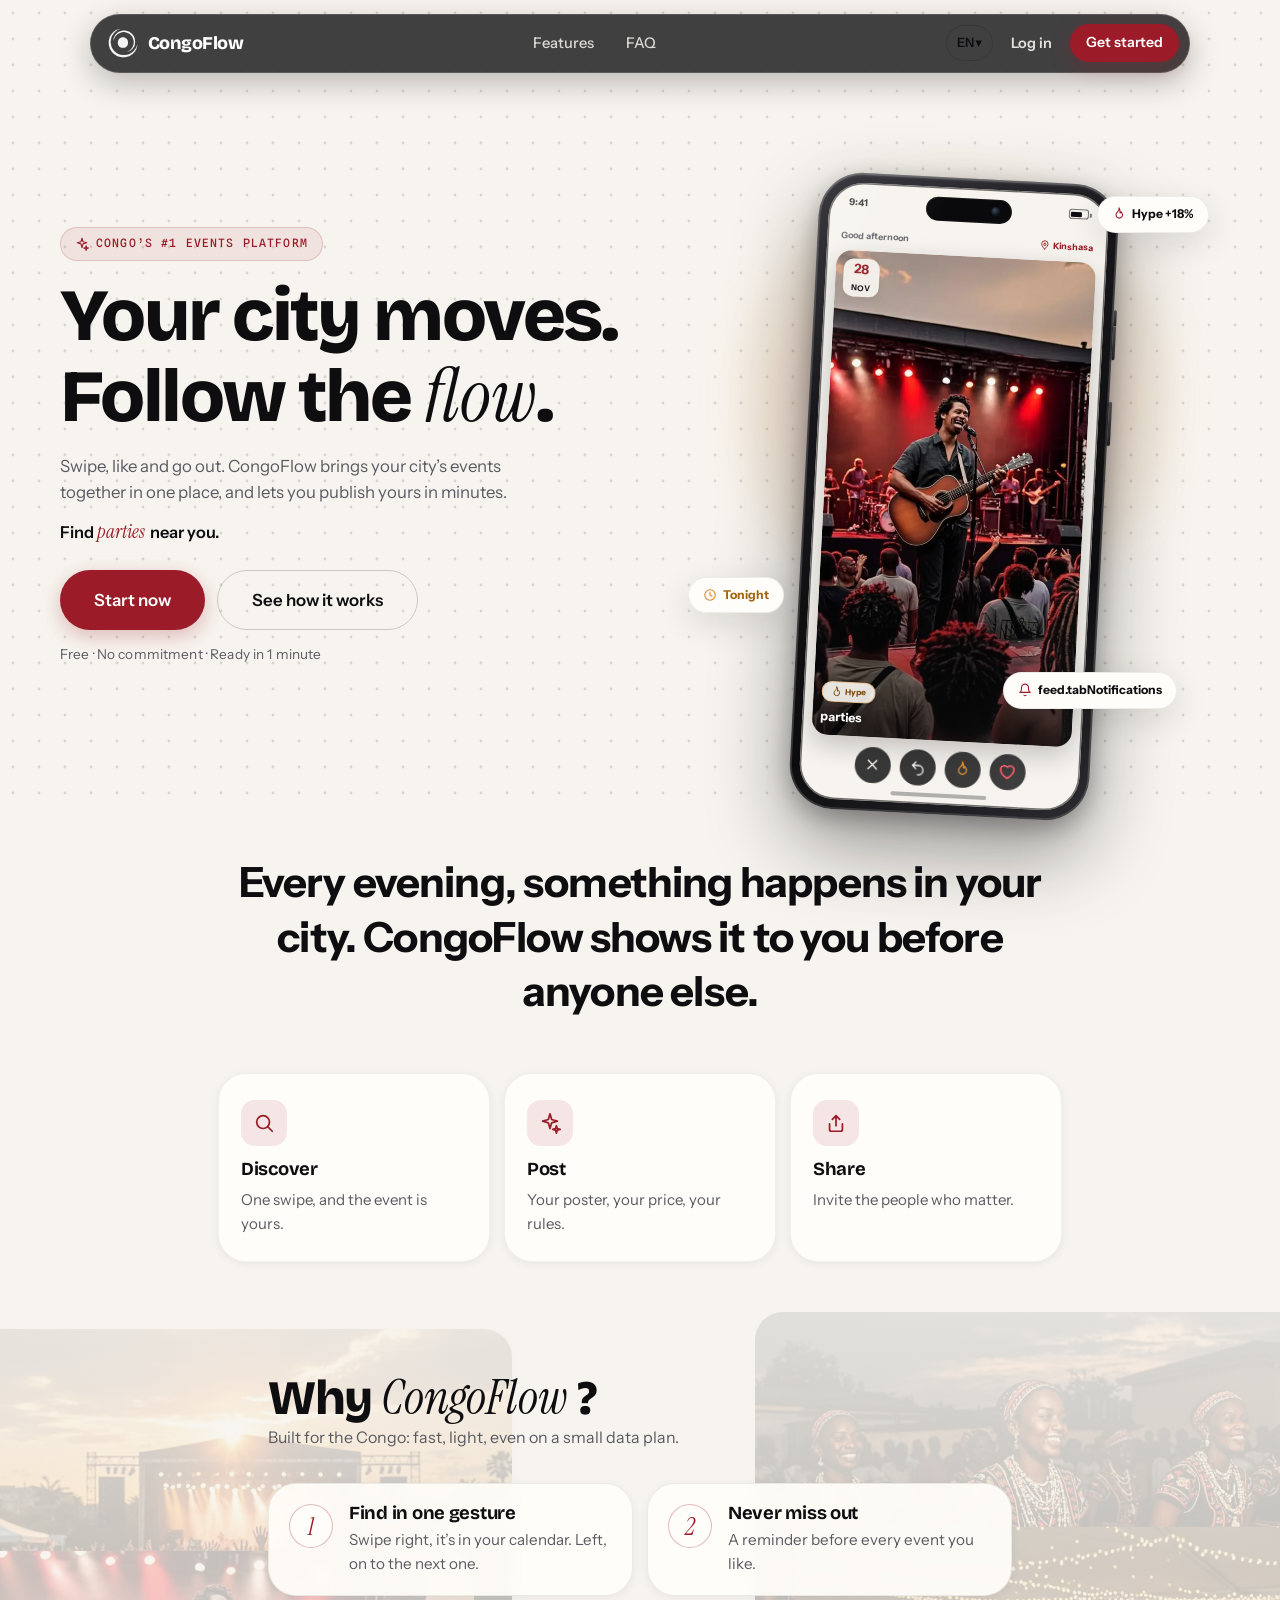
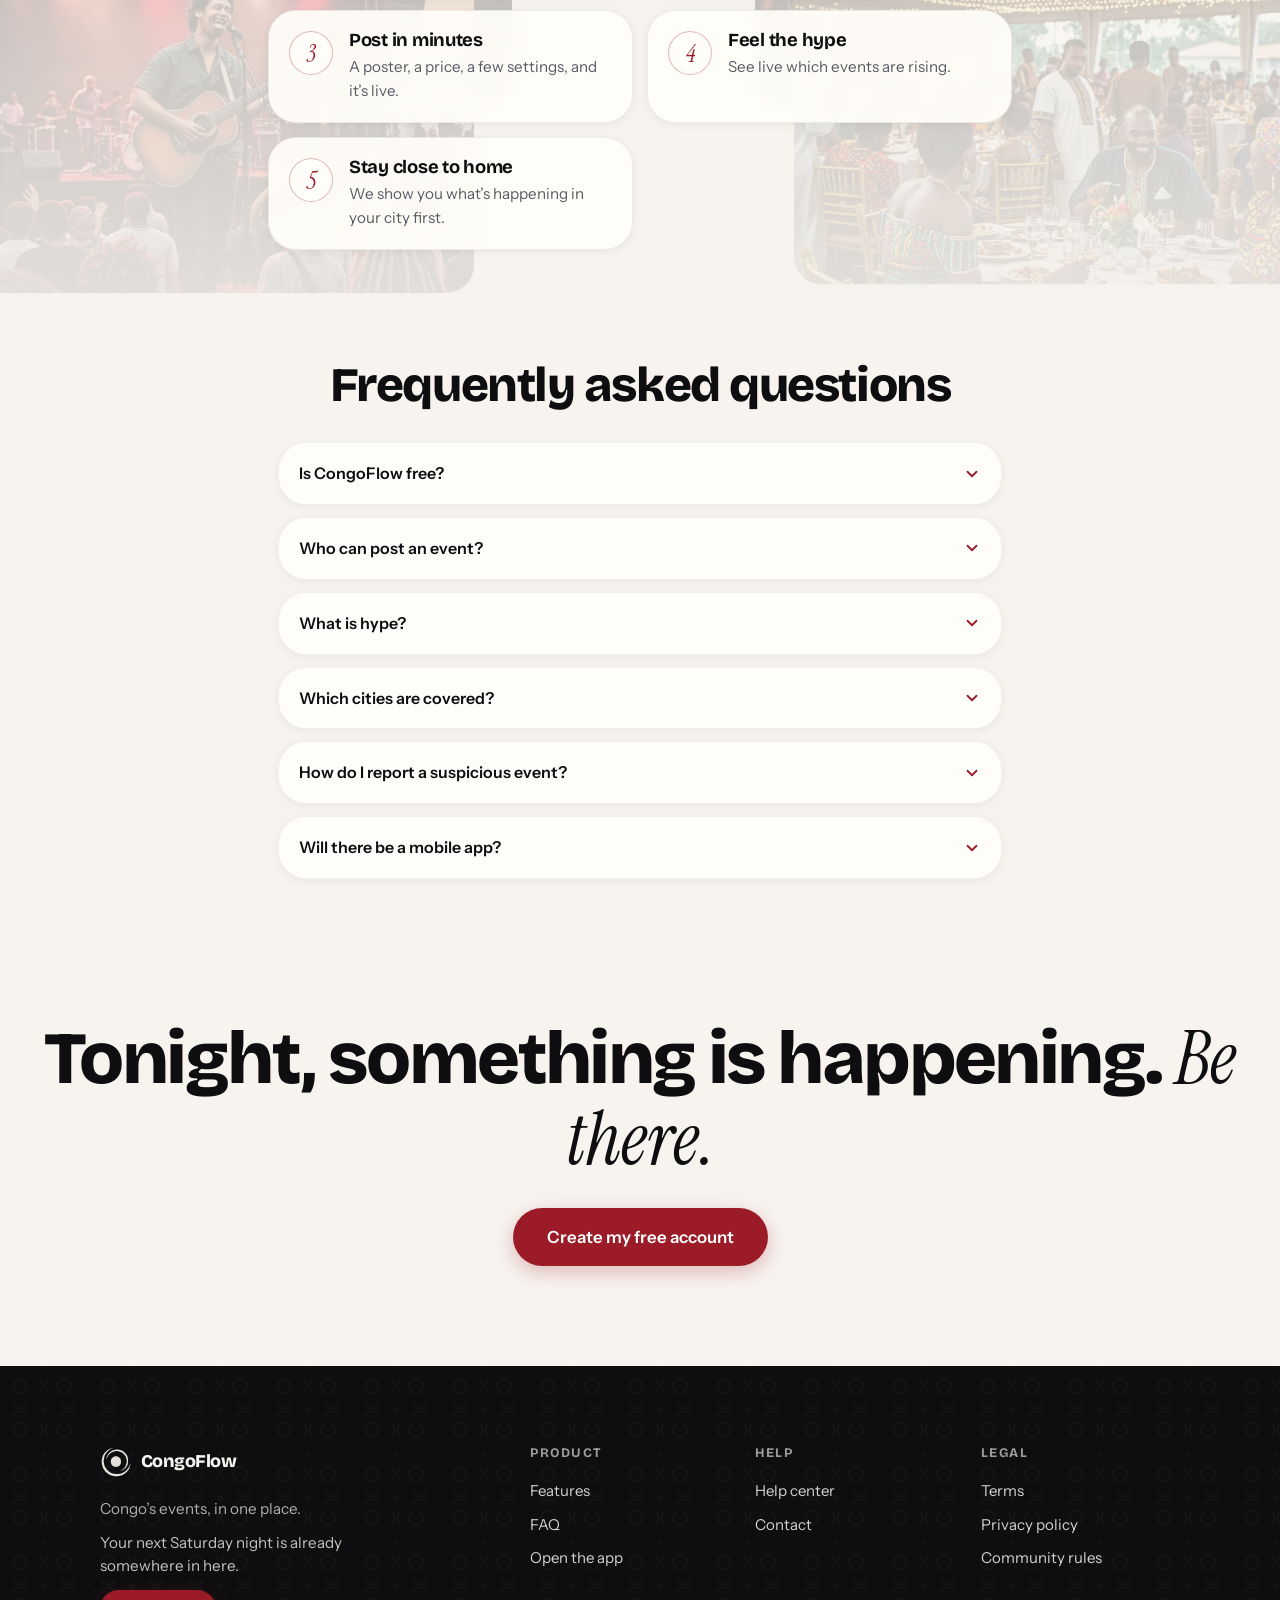
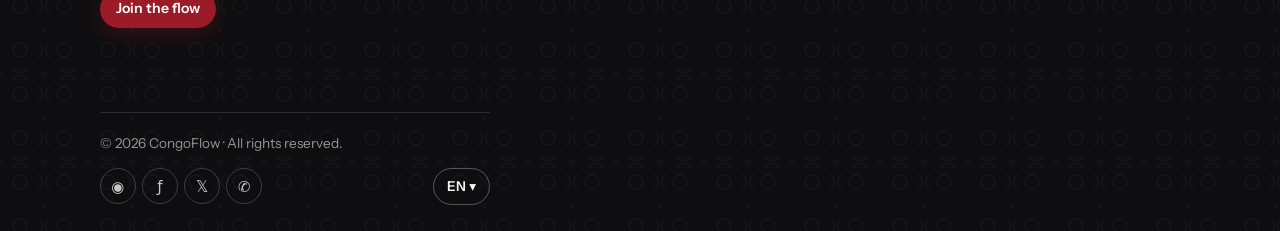
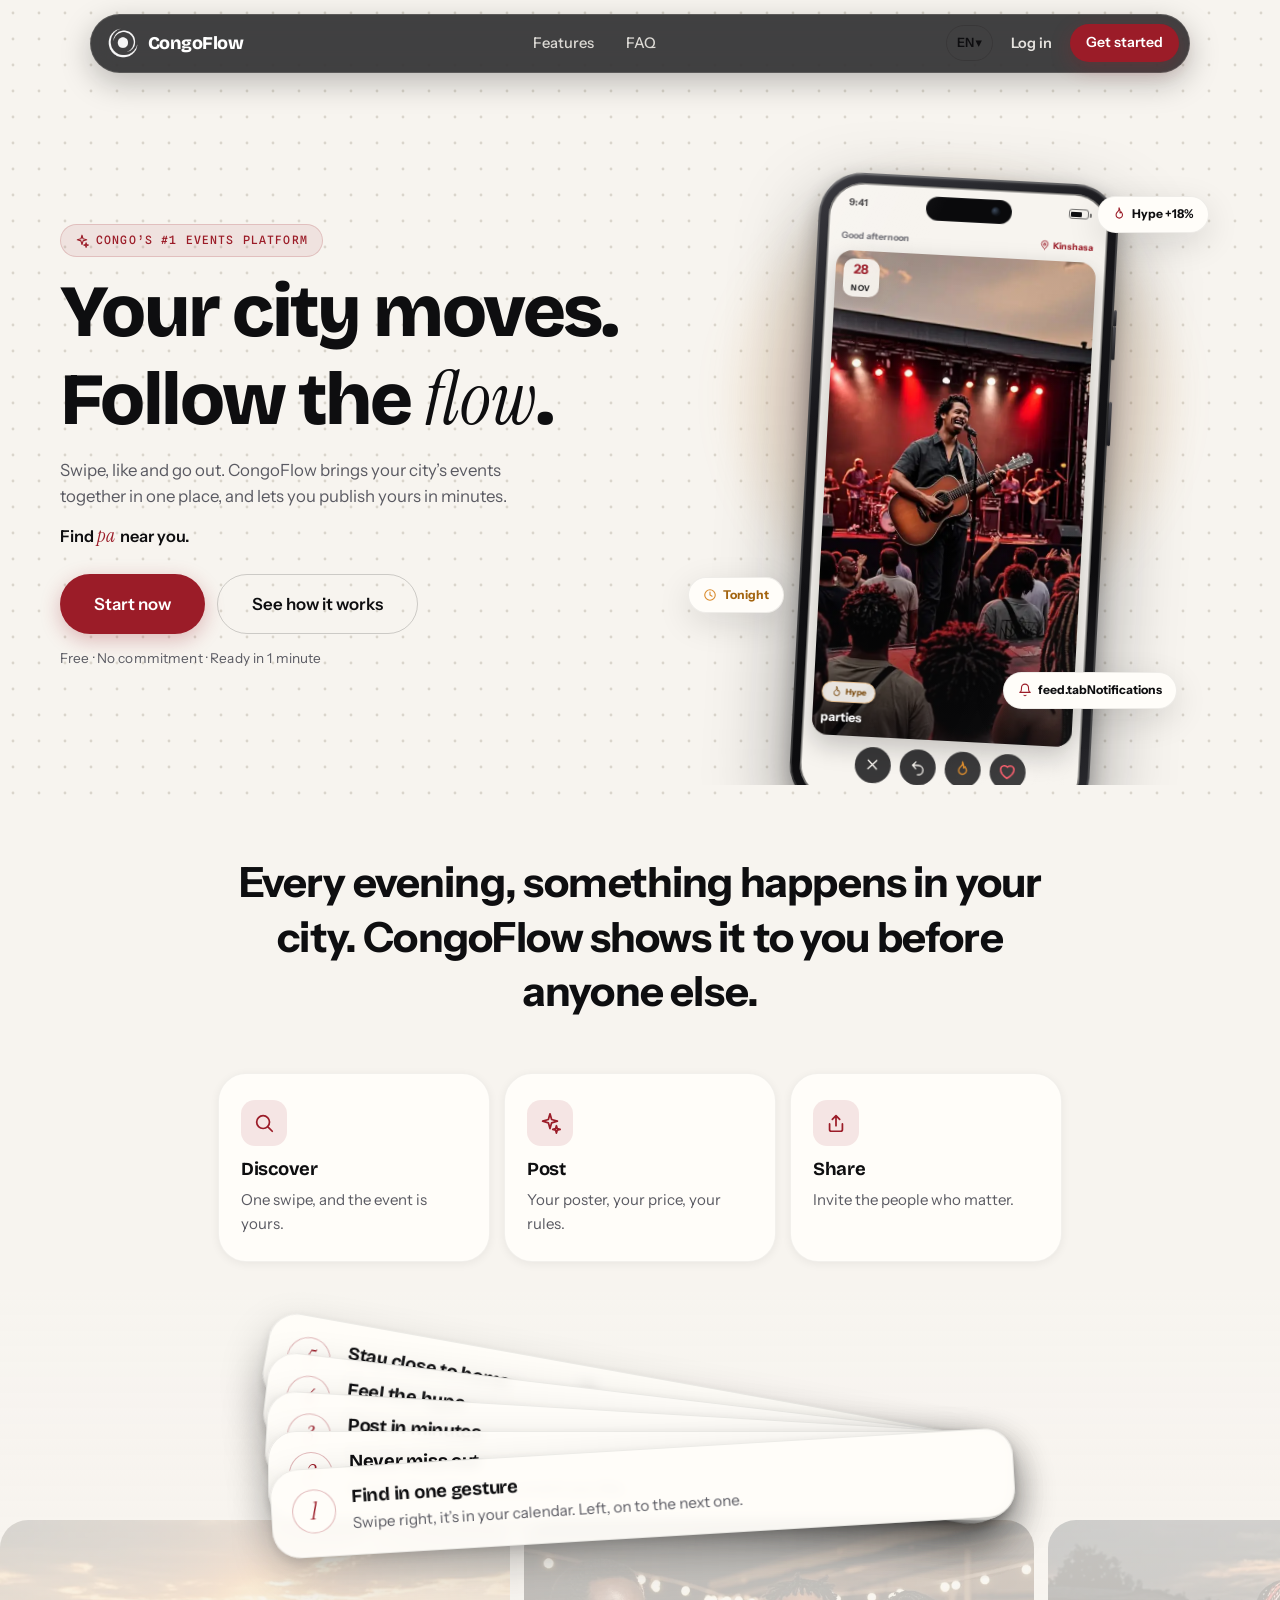
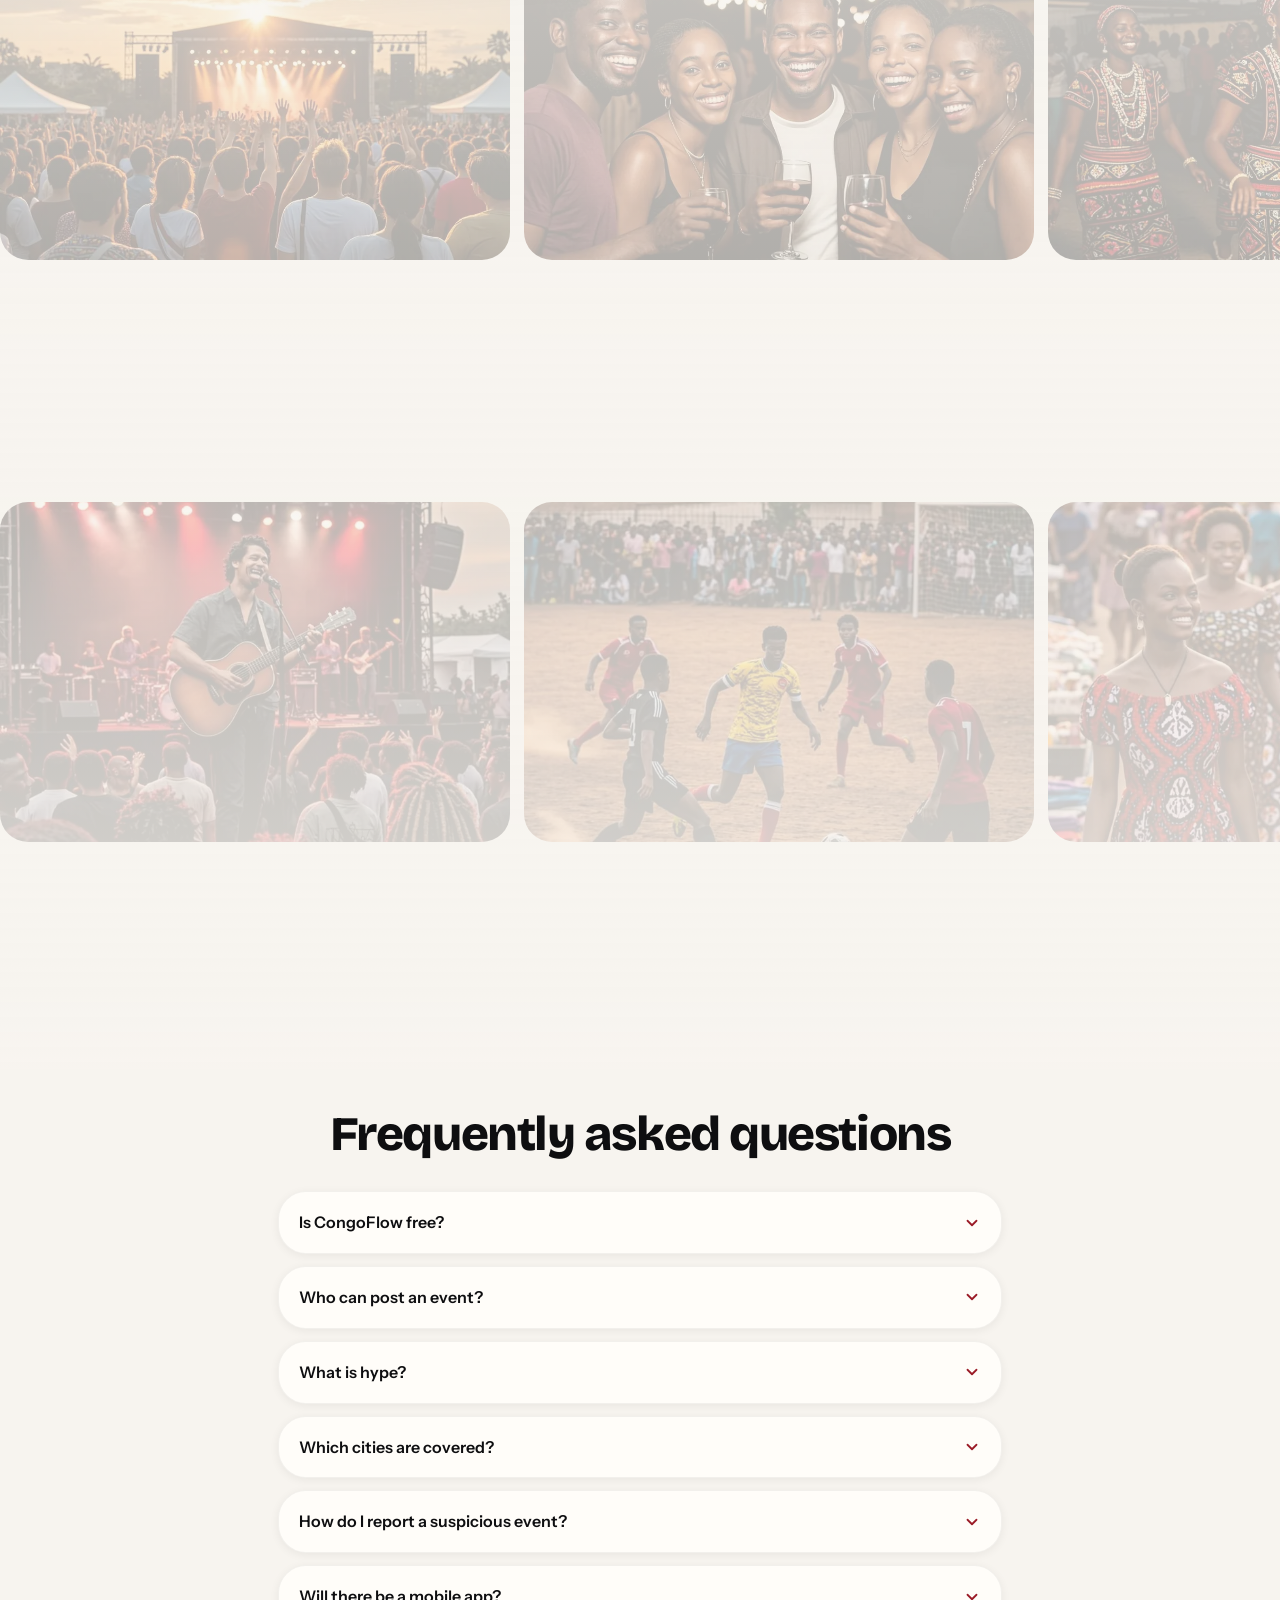
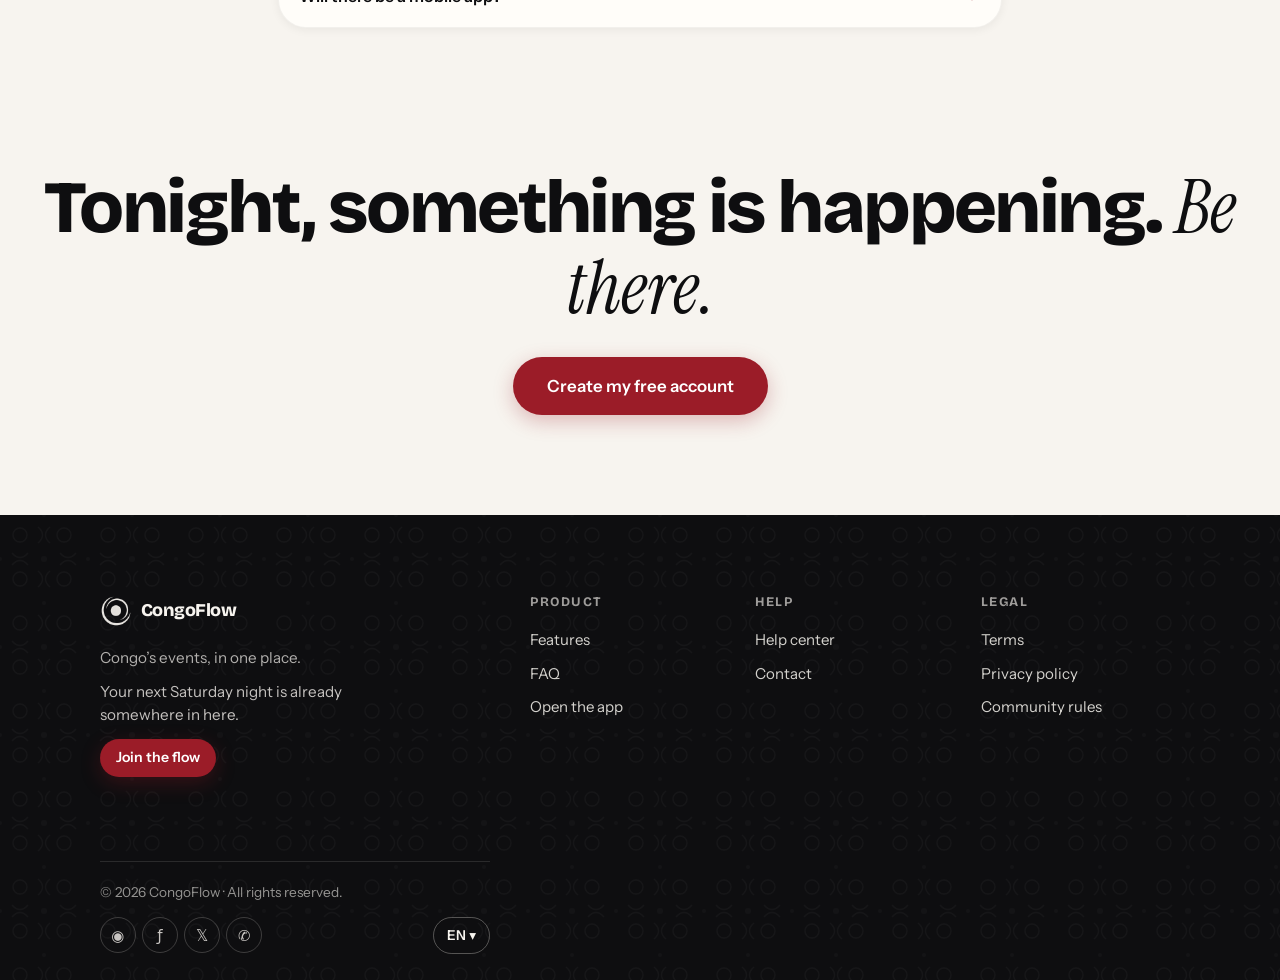
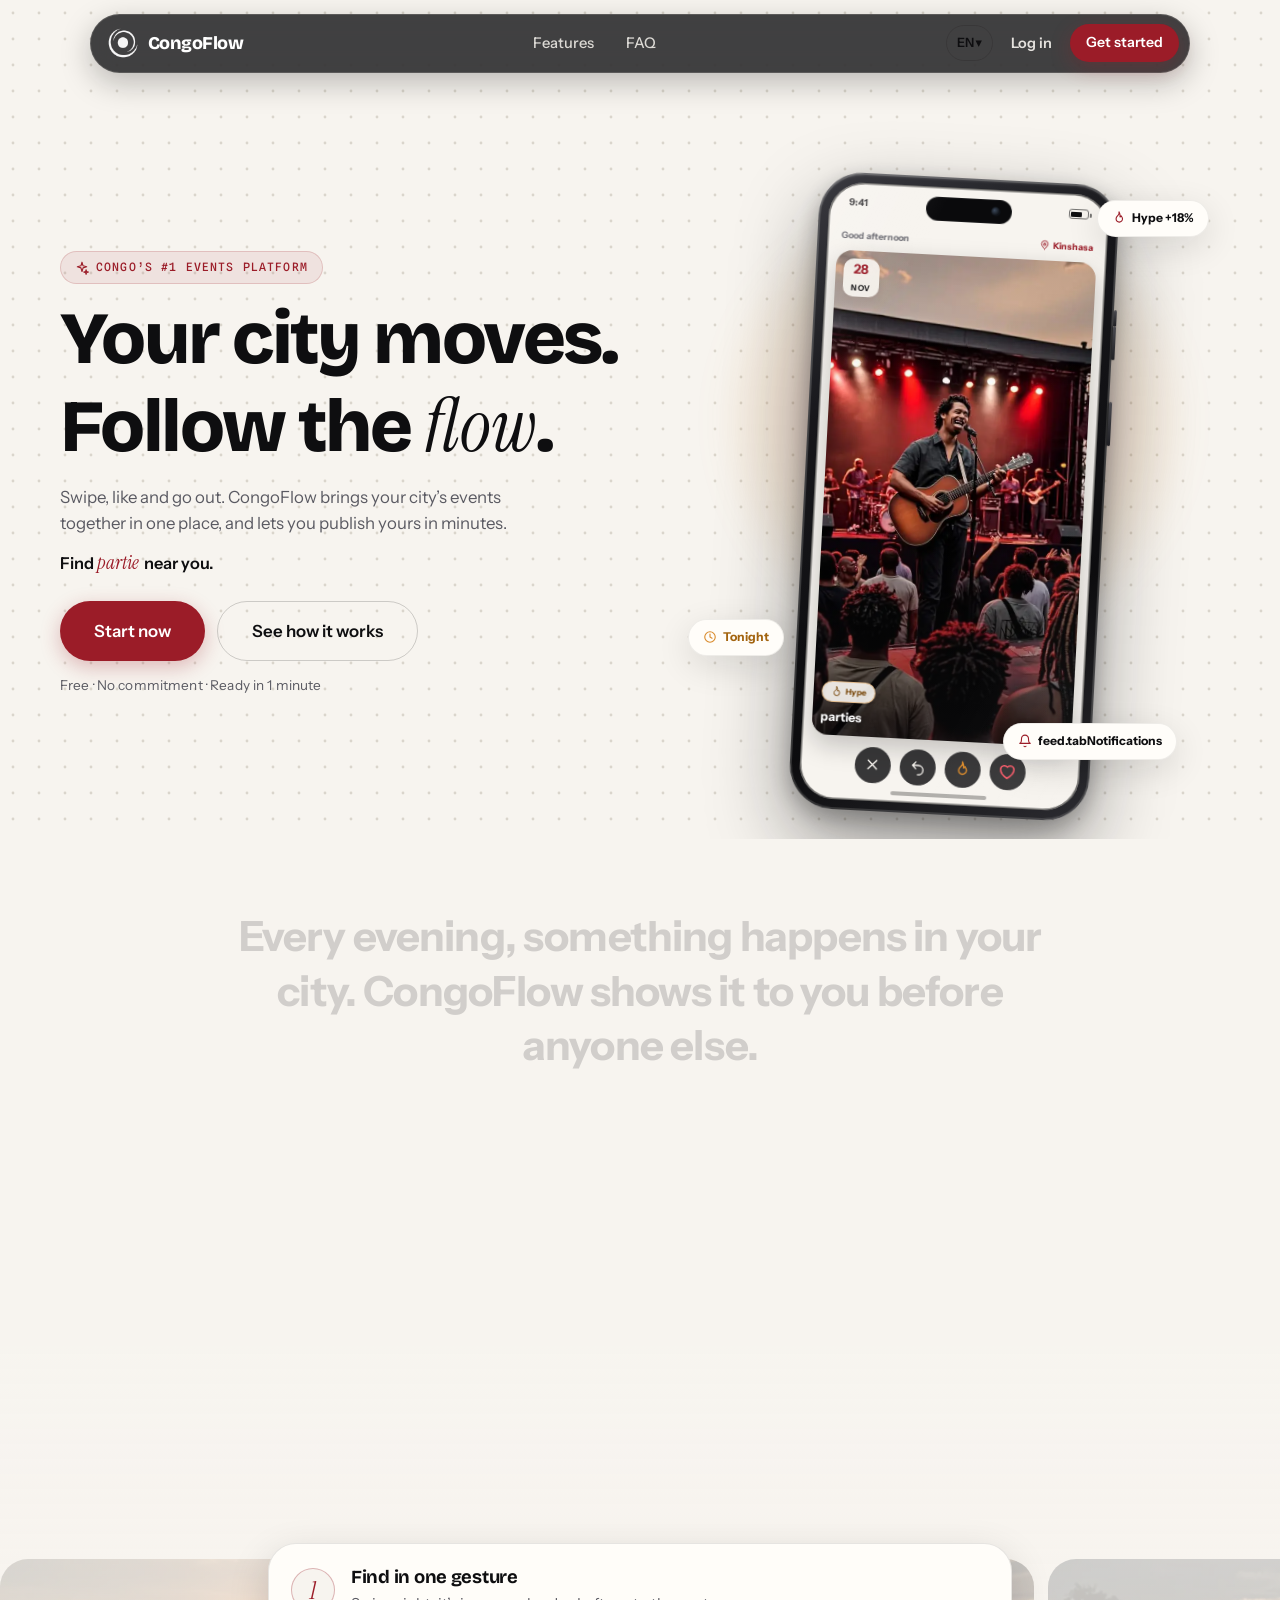
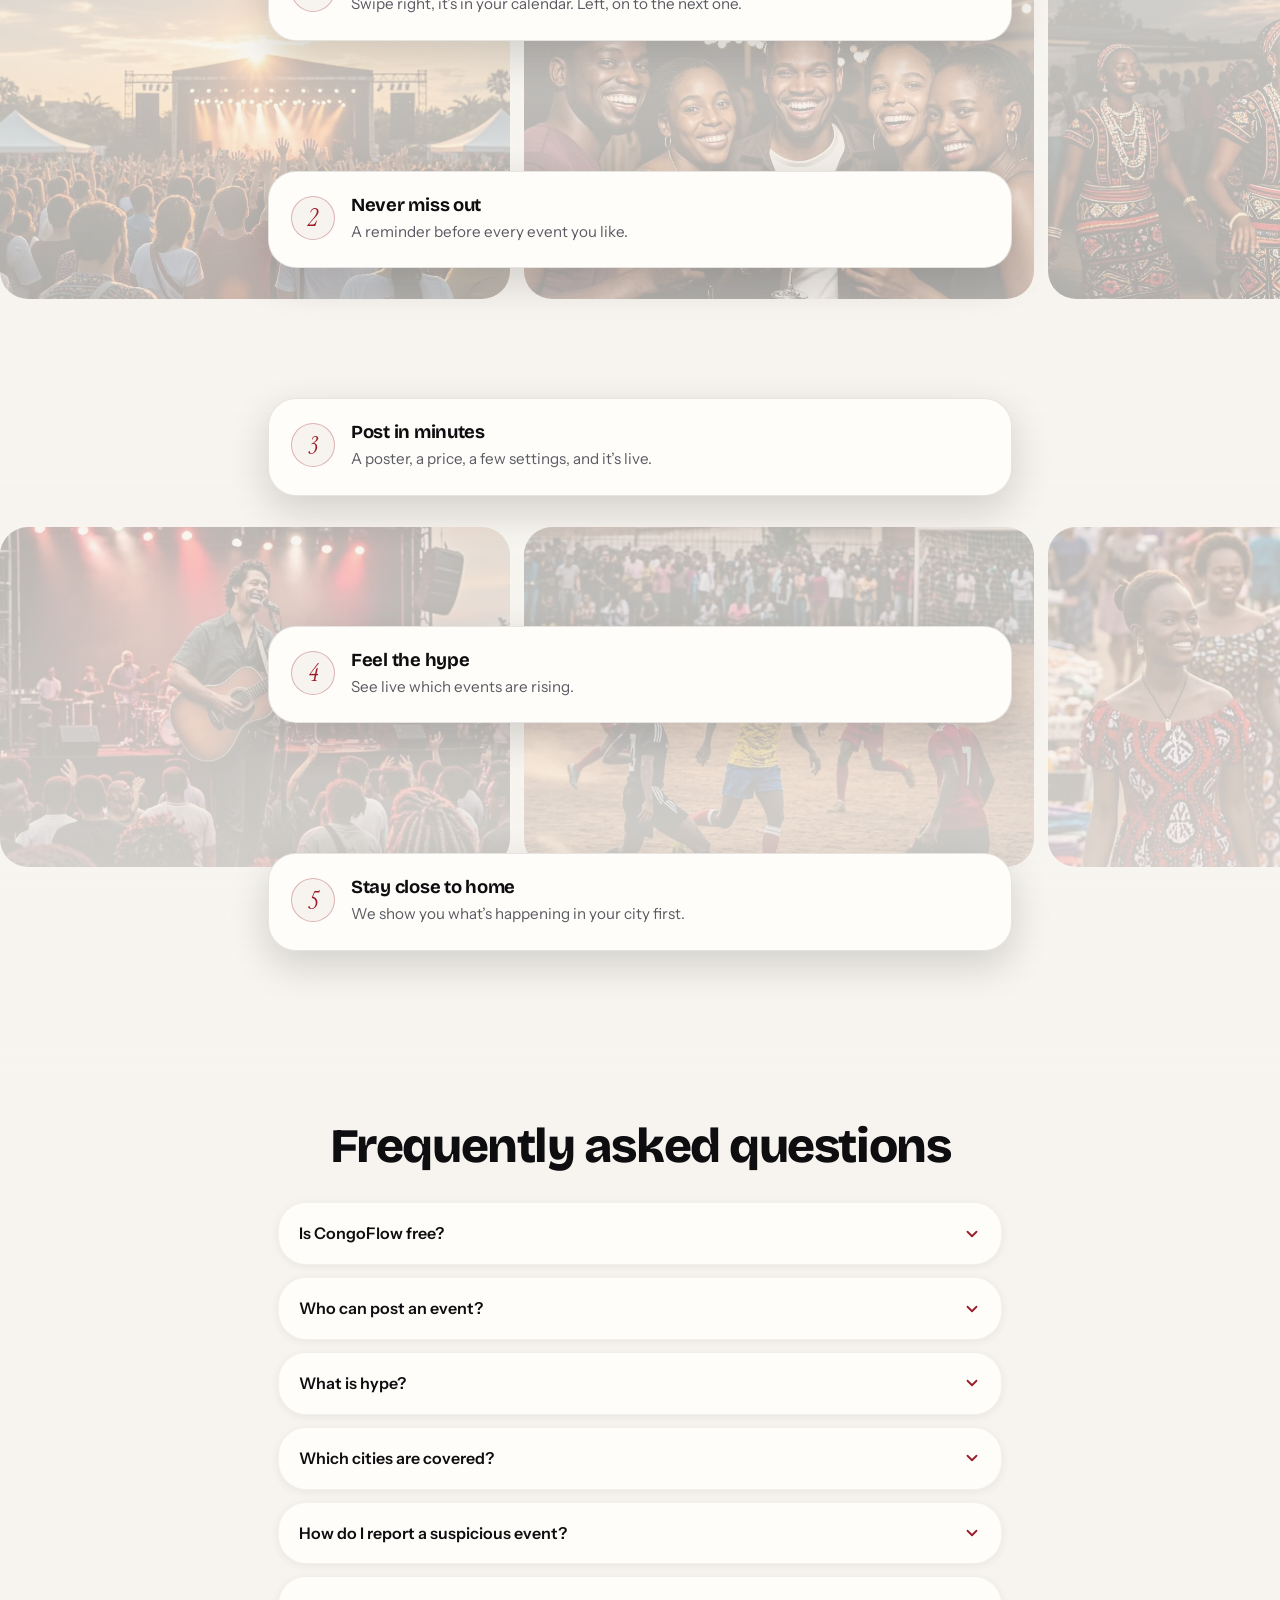
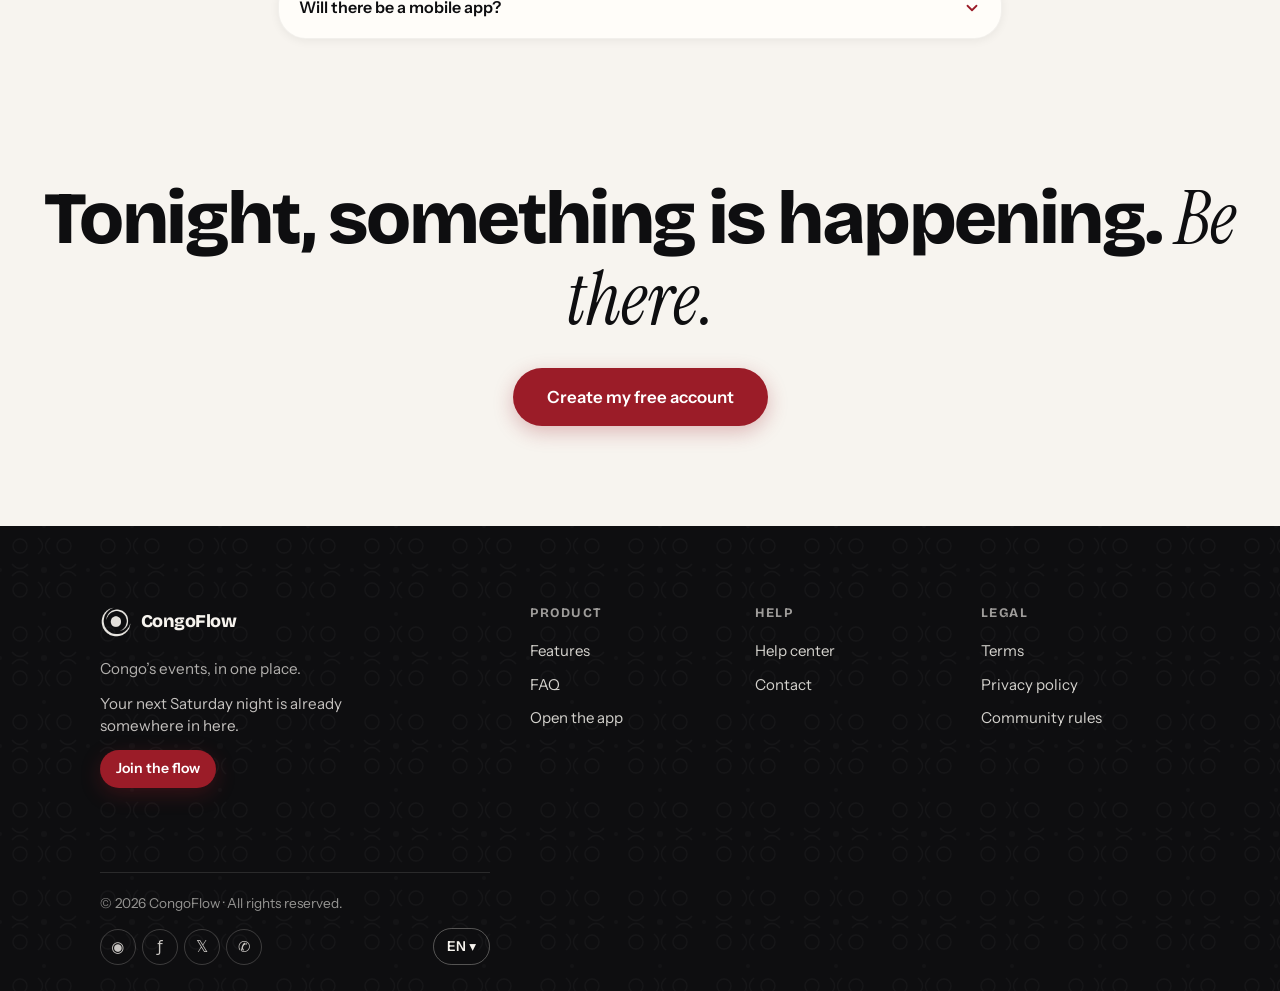
